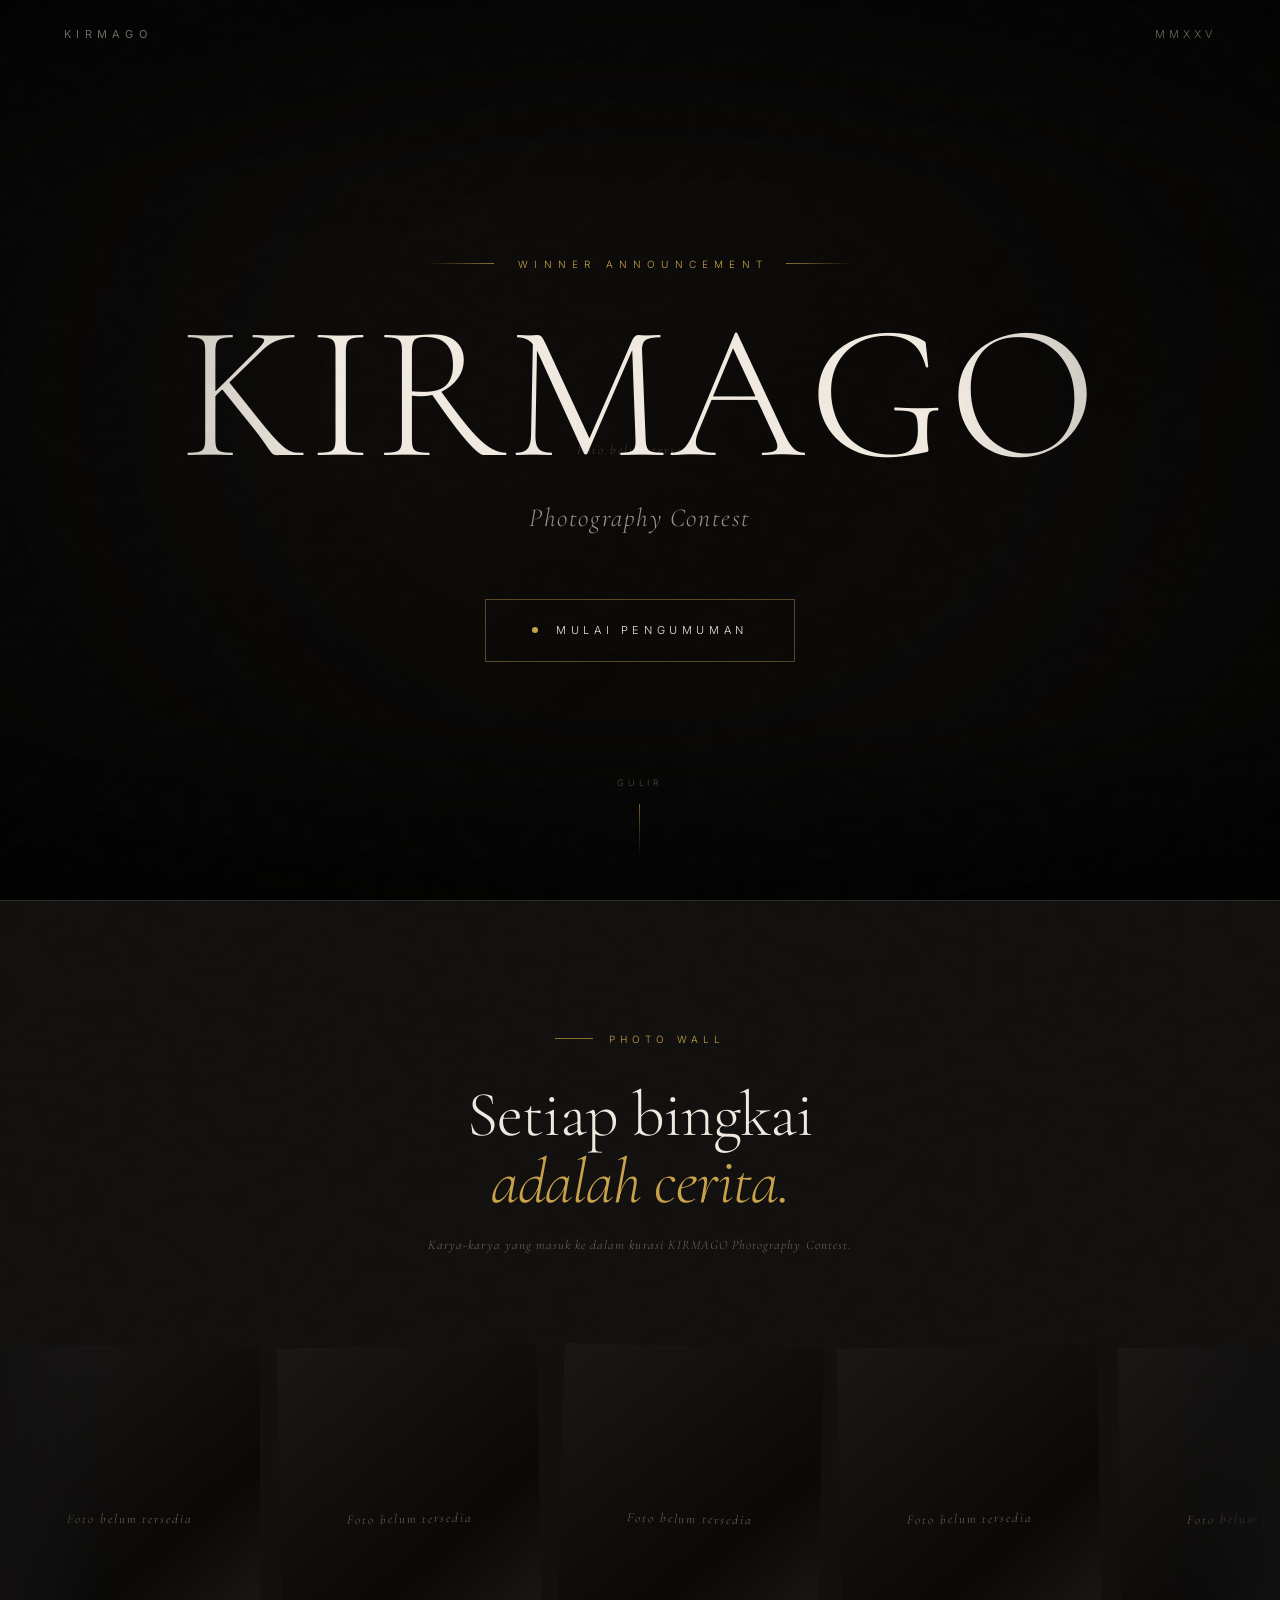
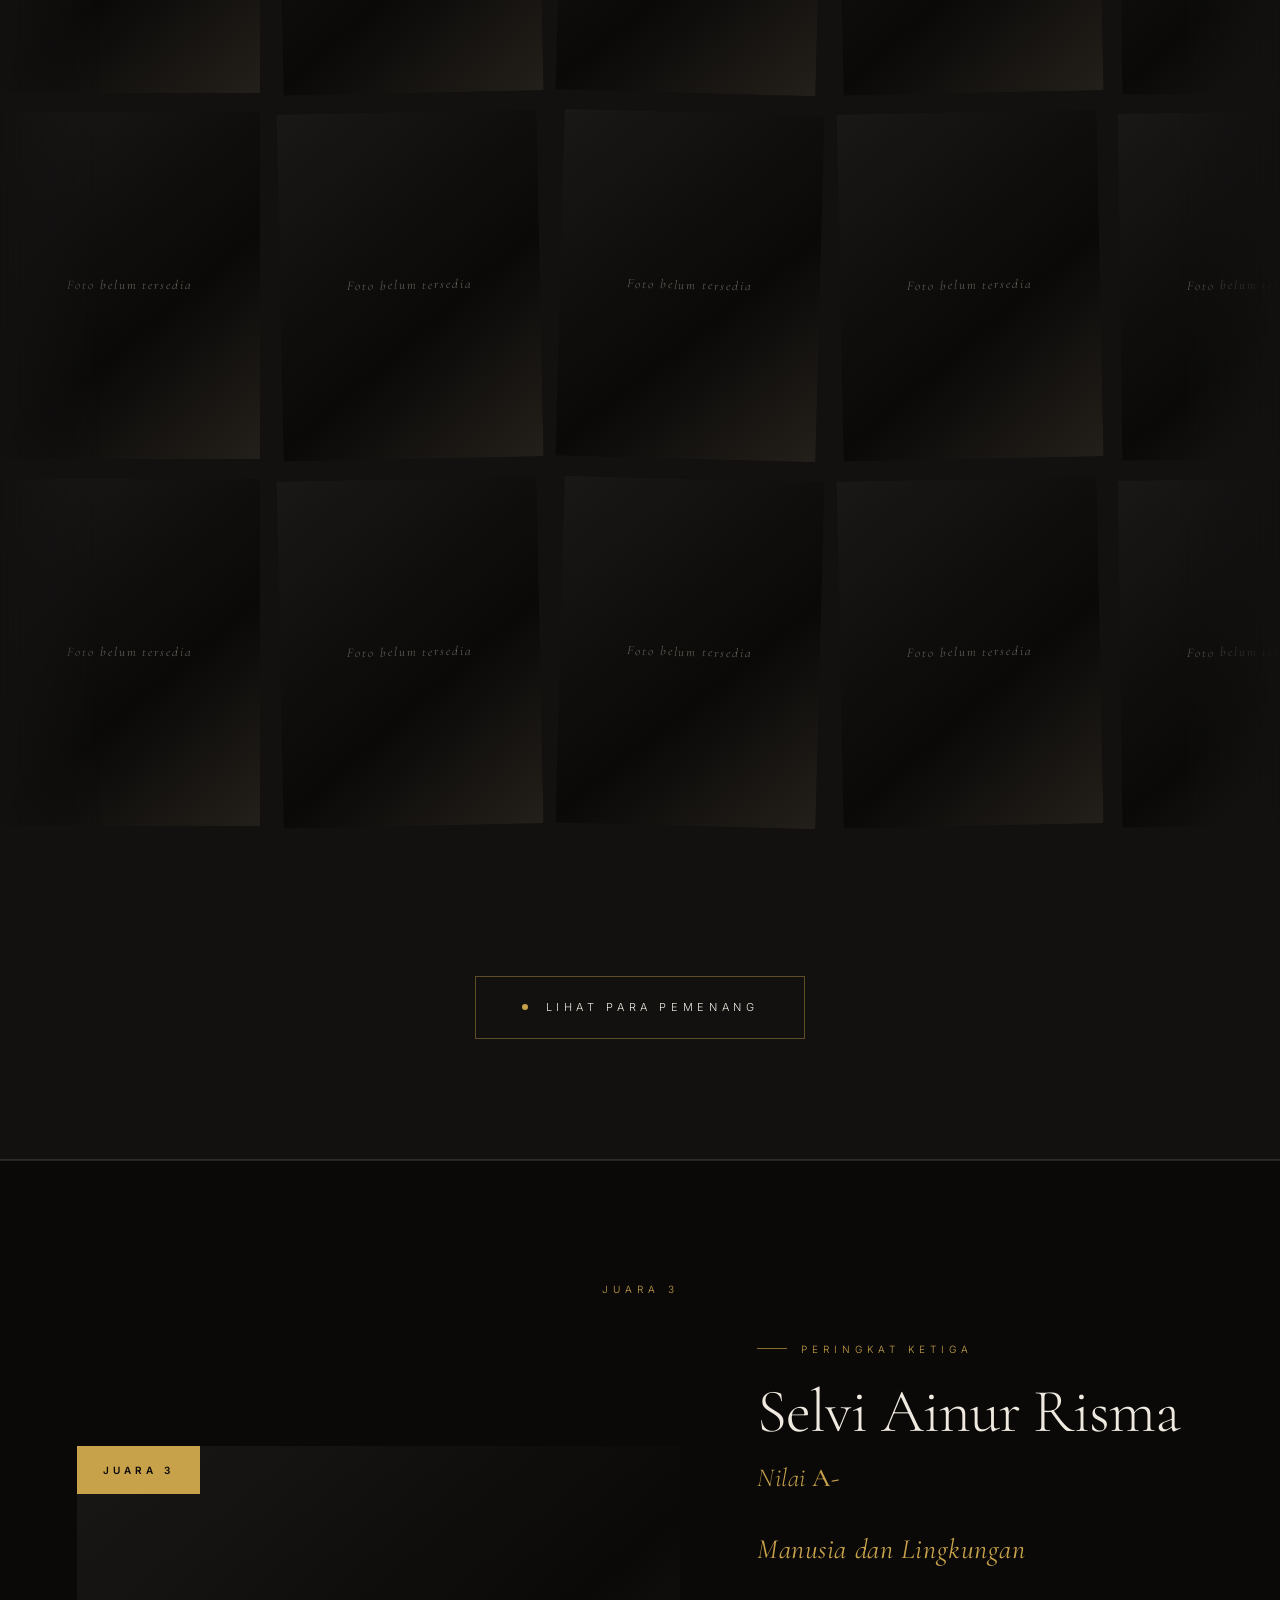
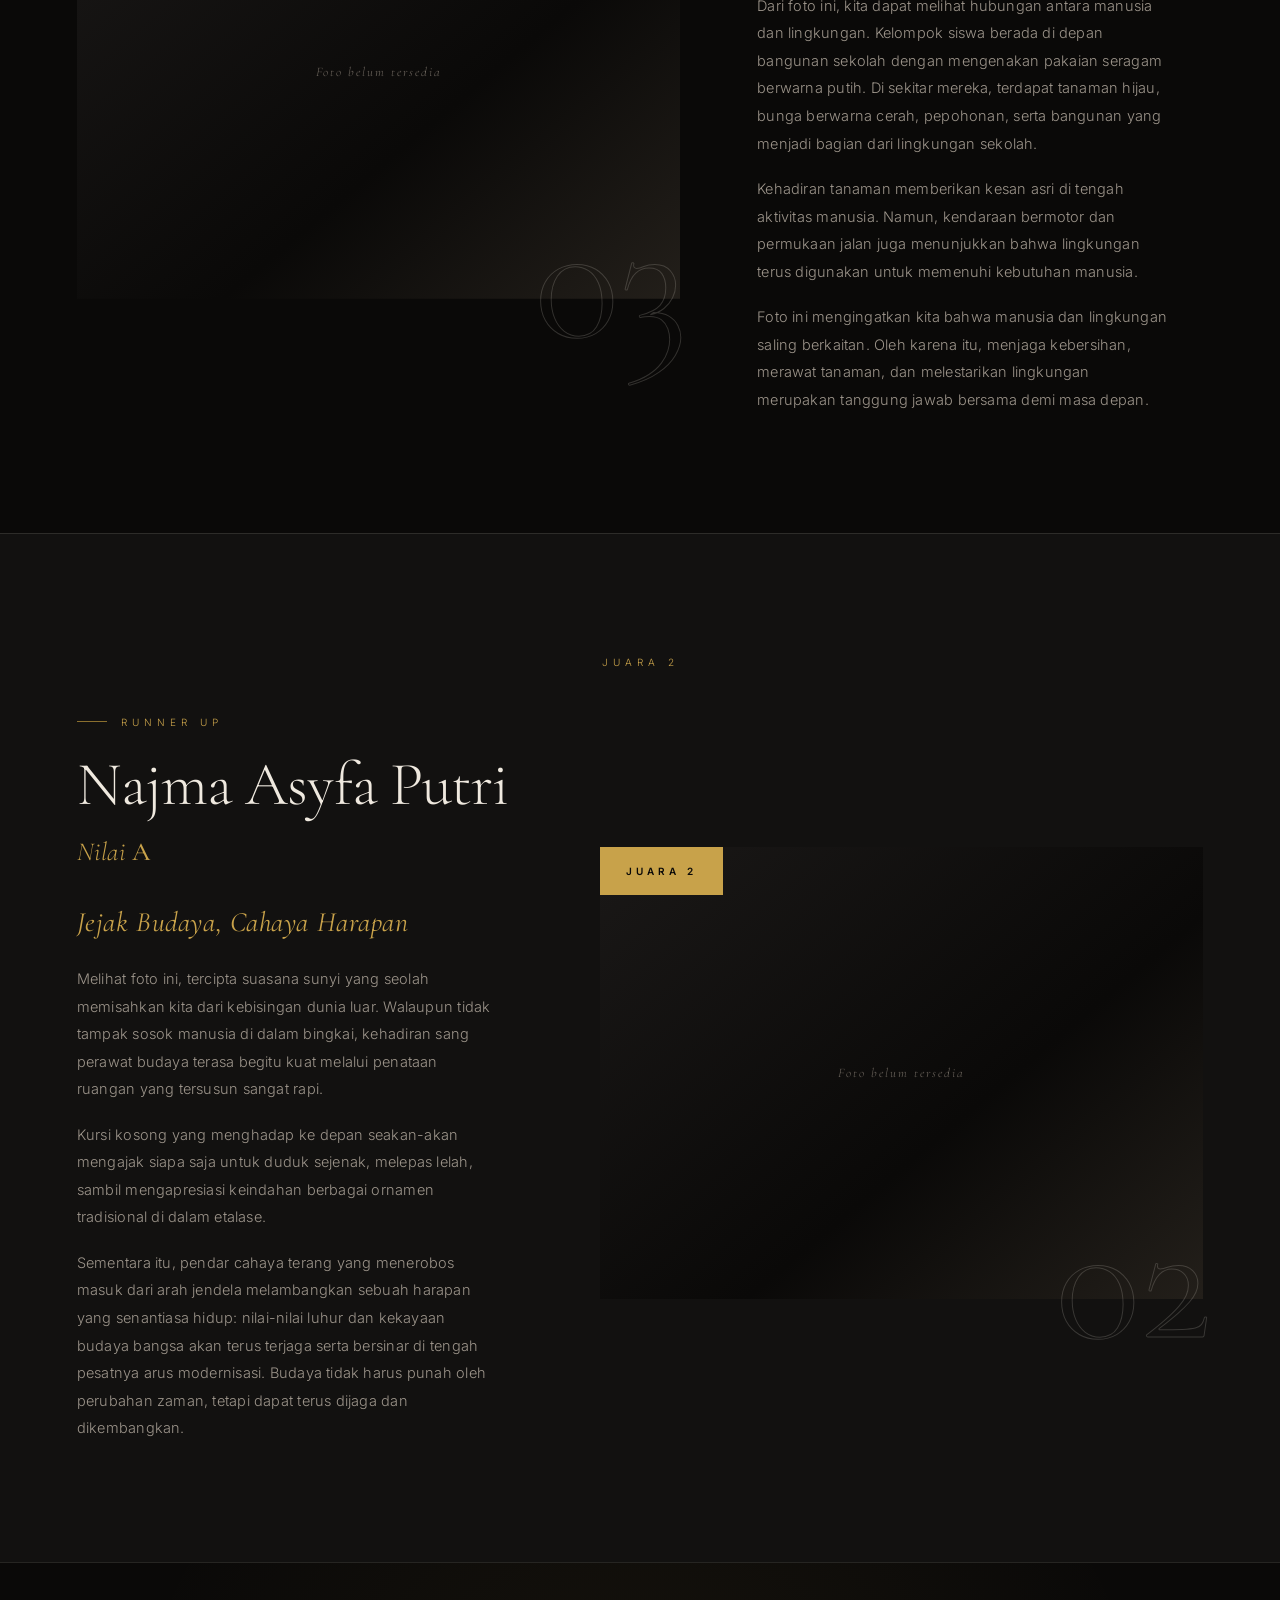
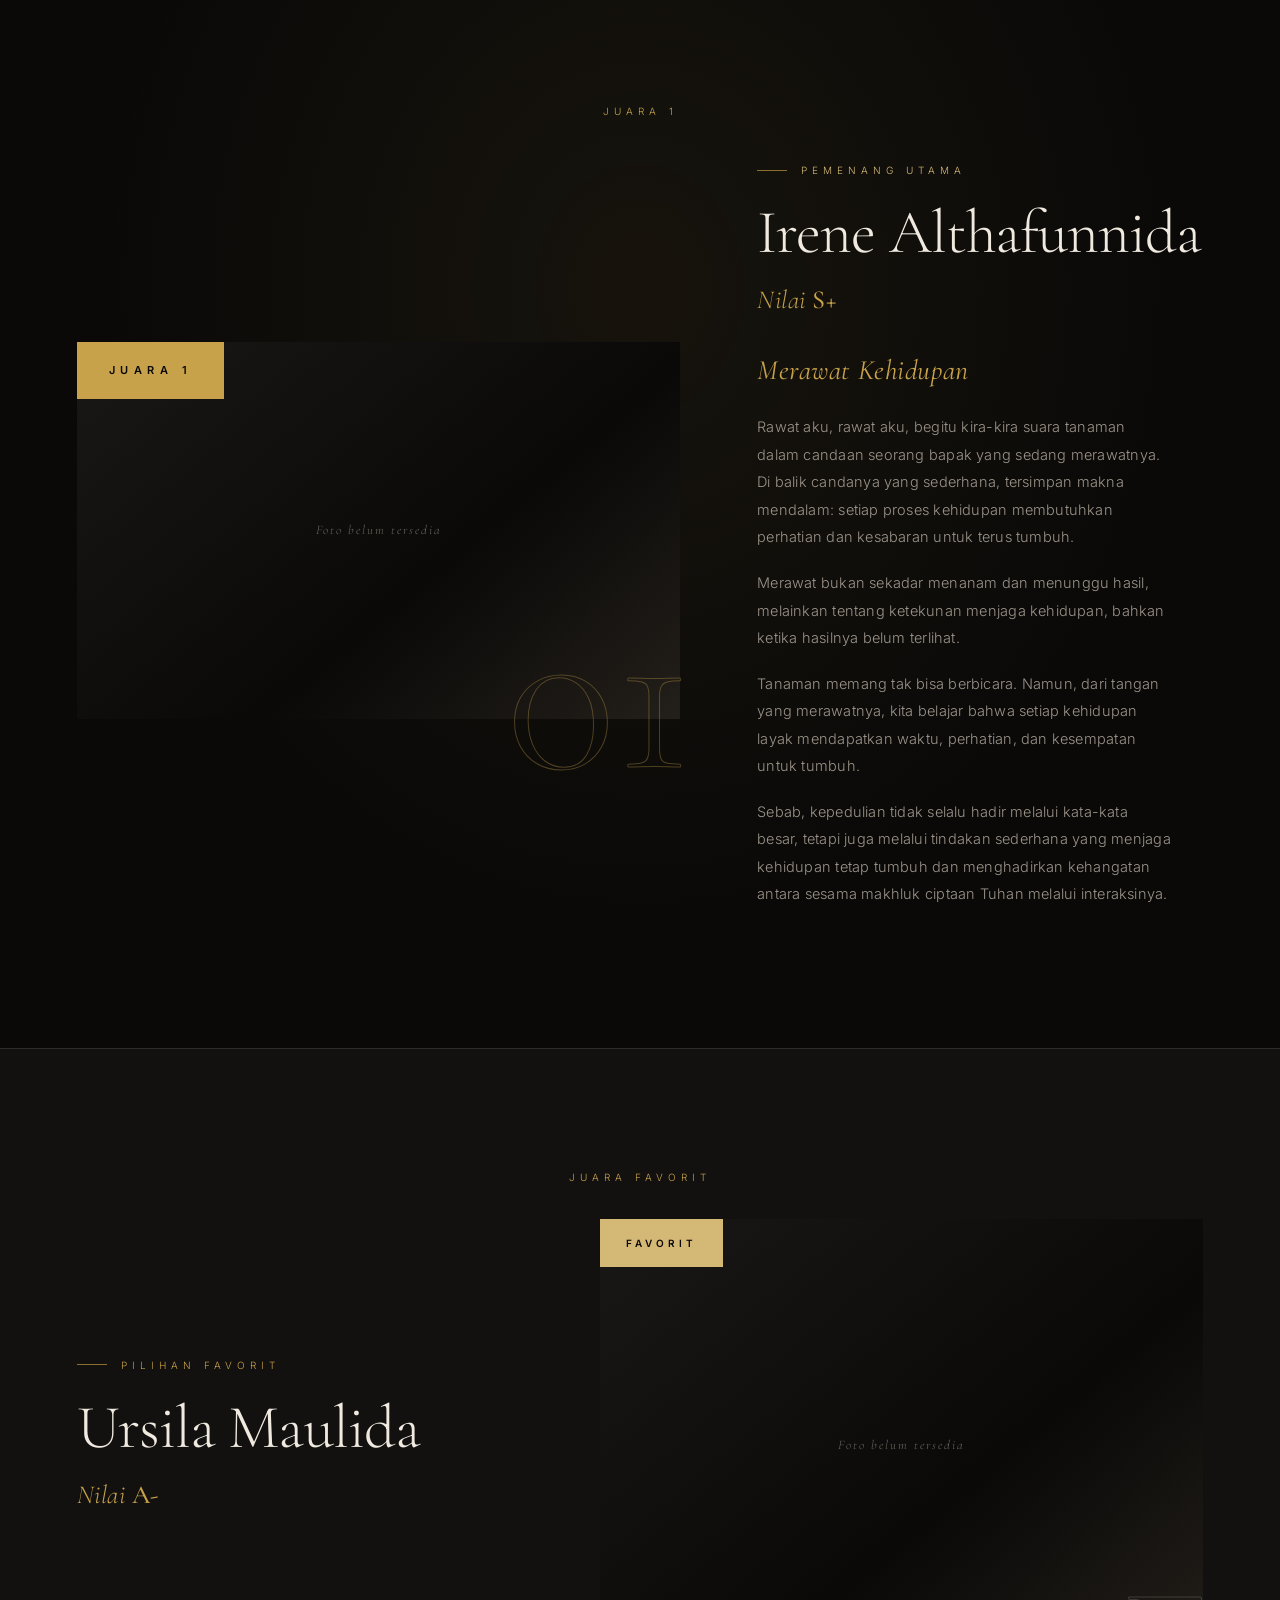
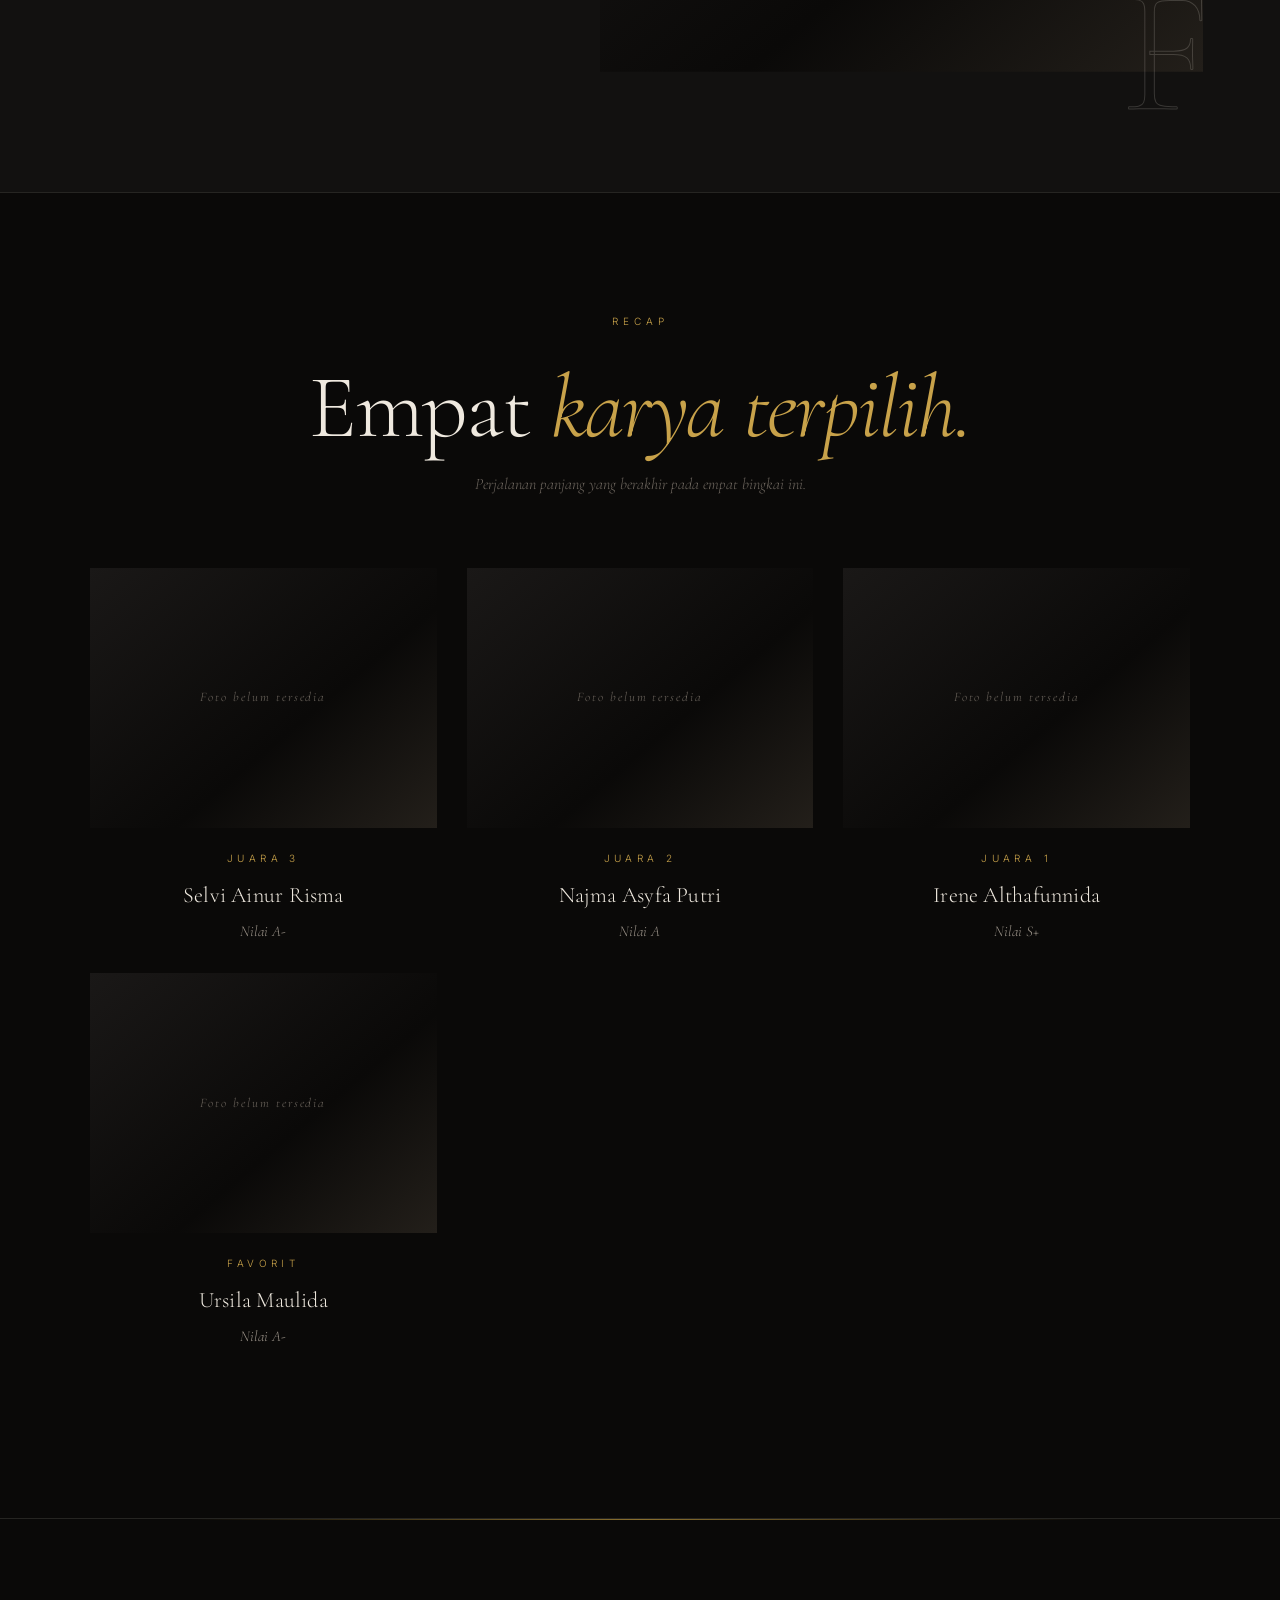
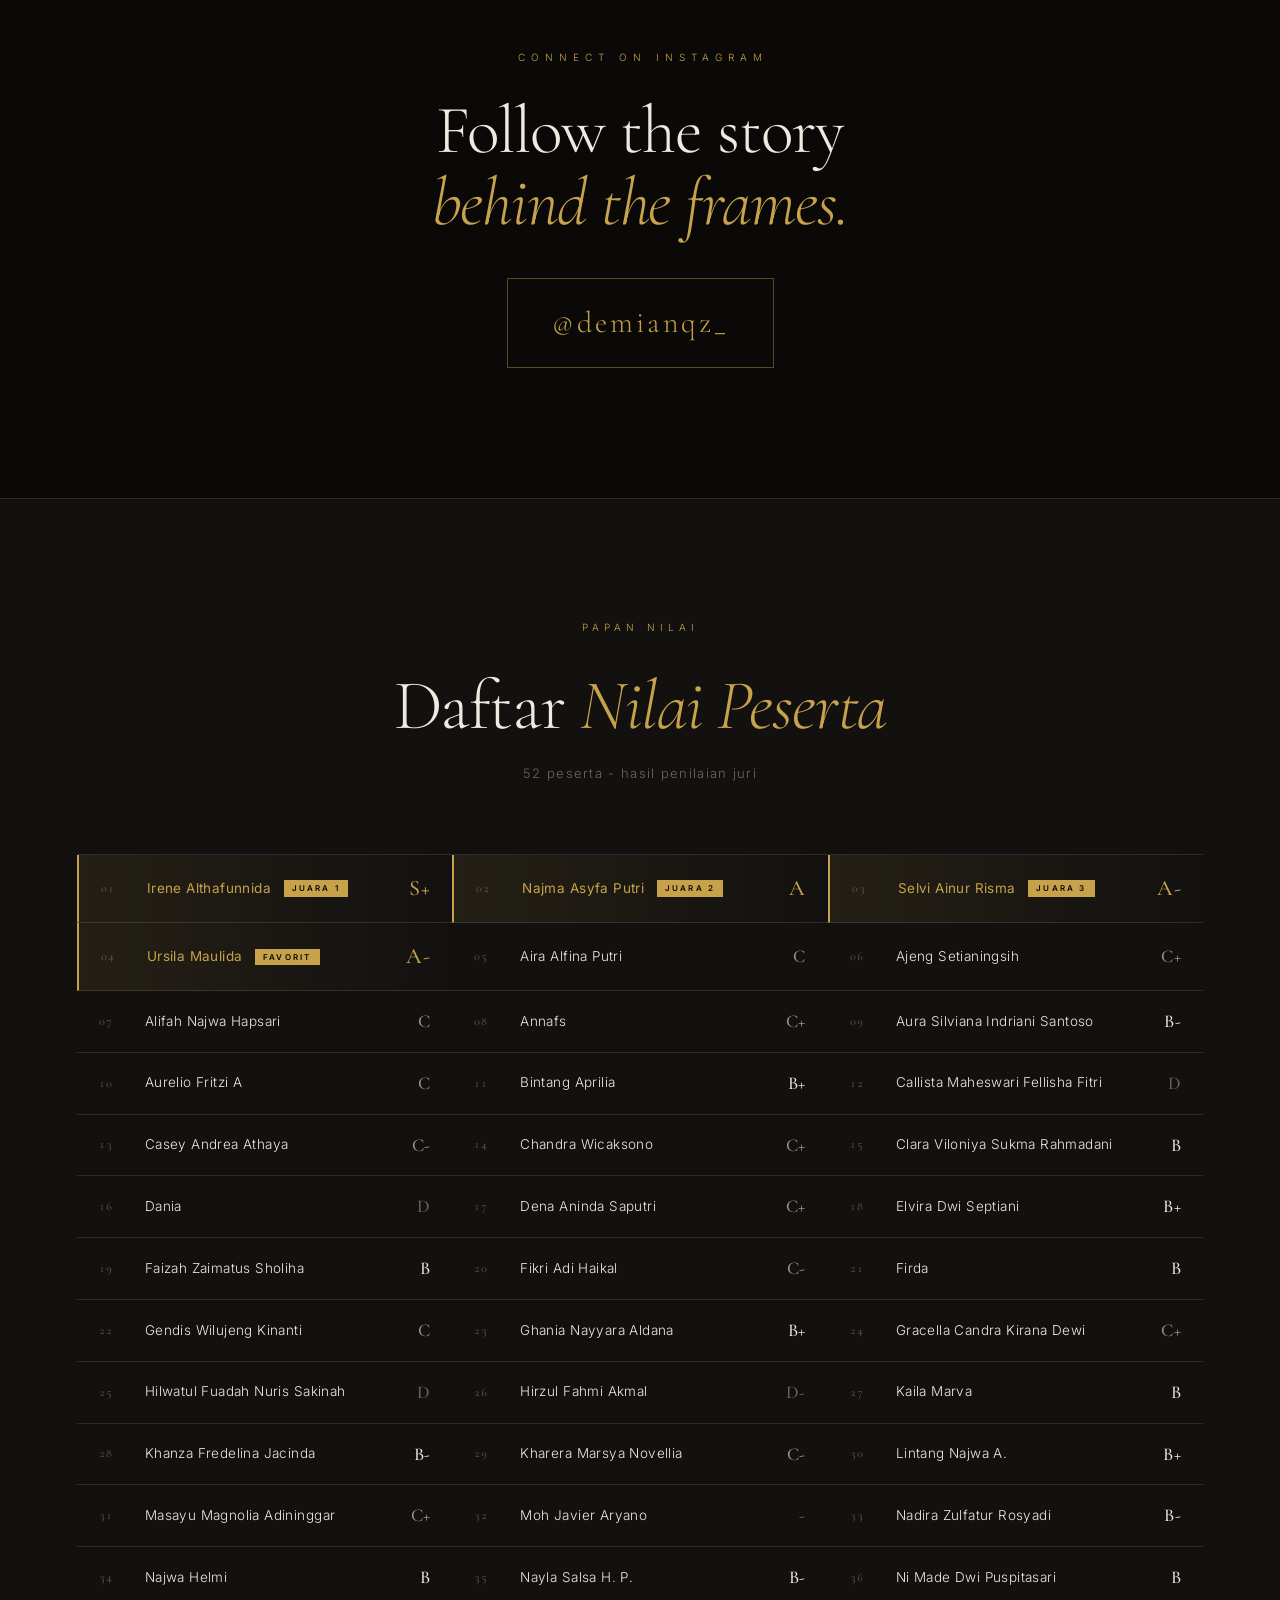
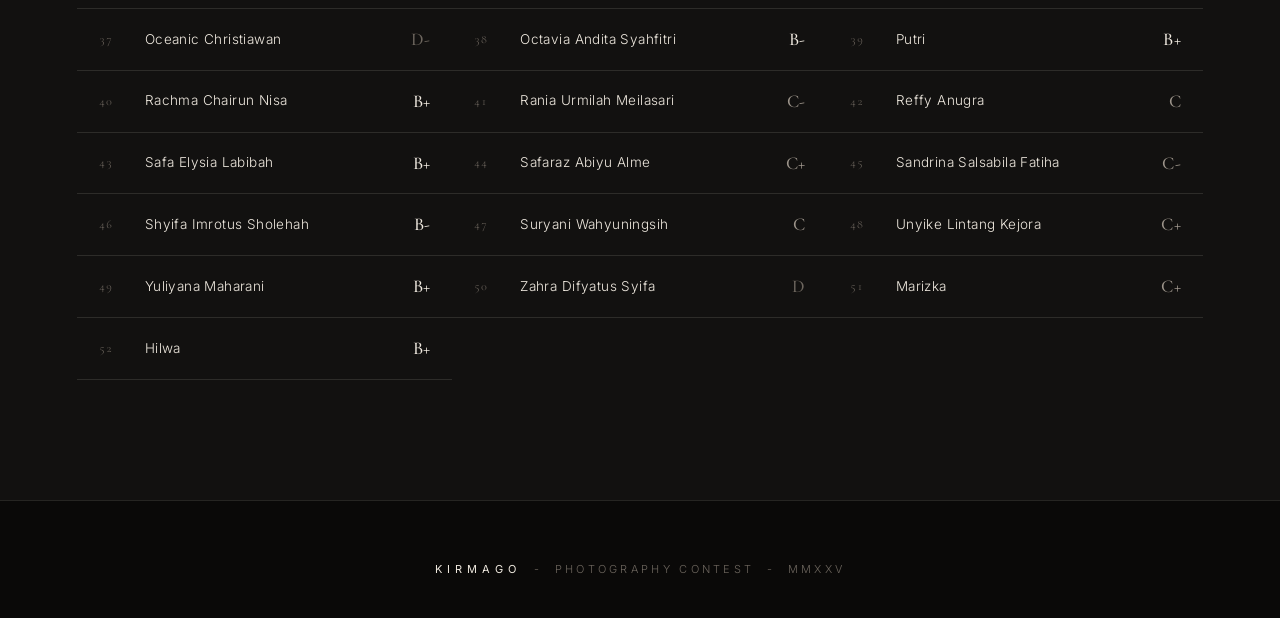
==== Index.html @ ce4f6c83 "Rename deepseek_html_20261015_261b2b.html to Index.html" ====
<!DOCTYPE html>
<html lang="id">
<head>
<meta charset="UTF-8">
<meta name="viewport" content="width=device-width, initial-scale=1.0">
<title>KIRMAGO Photography Contest - Winner Announcement</title>
<meta name="description" content="Pengumuman pemenang KIRMAGO Photography Contest.">
<link rel="preconnect" href="https://fonts.googleapis.com">
<link rel="preconnect" href="https://fonts.gstatic.com" crossorigin>
<link href="https://fonts.googleapis.com/css2?family=Cormorant+Garamond:ital,wght@0,300;0,400;0,500;0,600;1,300;1,400&family=Inter:wght@200;300;400;500&display=swap" rel="stylesheet">
<link rel="stylesheet" href="style.css">
</head>
<body>

<div class="progress" id="progress"></div>
<div class="vignette"></div>
<div class="grain"><canvas id="grainCanvas"></canvas></div>

<nav class="nav">
  <span class="nav__brand">Kirmago</span>
  <span class="nav__year">MMXXV</span>
</nav>

<header class="hero" id="hero">
  <div class="hero__bg">
    <img id="heroBg" src="" alt="" data-fallback>
  </div>
  <div class="hero__content">
    <div class="hero__kicker">Winner Announcement</div>
    <h1 class="hero__title">
      <span>K</span><span>I</span><span>R</span><span>M</span><span>A</span><span>G</span><span>O</span>
    </h1>
    <p class="hero__sub">Photography Contest</p>
    <button class="hero__cta" id="startBtn" type="button">
      <span class="hero__cta-dot"></span>
      Mulai Pengumuman
    </button>
  </div>
  <div class="hero__scroll">
    <span>Gulir</span>
    <div class="hero__scroll-line"></div>
  </div>
</header>

<section class="photo-wall" id="photo-wall">
  <div class="photo-wall__head">
    <div class="eyebrow">Photo Wall</div>
    <h2>Setiap bingkai<br><em>adalah cerita.</em></h2>
    <p class="photo-wall__sub">Karya-karya yang masuk ke dalam kurasi KIRMAGO Photography Contest.</p>
  </div>

  <div class="photo-wall__rows">
    <div class="photo-wall__row photo-wall__row--left" id="row1"></div>
    <div class="photo-wall__row photo-wall__row--right" id="row2"></div>
    <div class="photo-wall__row photo-wall__row--left photo-wall__row--slow" id="row3"></div>
  </div>

  <div class="photo-wall__cta">
    <button class="hero__cta" id="continueBtn" type="button">
      <span class="hero__cta-dot"></span>
      Lihat Para Pemenang
    </button>
  </div>
</section>

<section class="reveal-section" id="juara-3">
  <div class="reveal-section__inner">
    <div class="eyebrow eyebrow--center">Juara 3</div>
    <article class="winner" data-winner>
      <div class="winner__media">
        <div class="winner__frame">
          <img id="imgJuara3" src="" alt="Karya Juara 3" data-fallback>
        </div>
        <div class="winner__badge">Juara 3</div>
        <div class="winner__ghost">03</div>
      </div>
      <div class="winner__body">
        <div class="winner__rank">Peringkat Ketiga</div>
        <h2 class="winner__name" id="nameJuara3">Selvi Ainur Risma</h2>
        <p class="winner__title">Nilai <span class="winner__grade" id="gradeJuara3">A-</span></p>
        <h3 class="winner__story-title">Manusia dan Lingkungan</h3>
        <p class="winner__desc">Dari foto ini, kita dapat melihat hubungan antara manusia dan lingkungan. Kelompok siswa berada di depan bangunan sekolah dengan mengenakan pakaian seragam berwarna putih. Di sekitar mereka, terdapat tanaman hijau, bunga berwarna cerah, pepohonan, serta bangunan yang menjadi bagian dari lingkungan sekolah.</p>
        <p class="winner__desc">Kehadiran tanaman memberikan kesan asri di tengah aktivitas manusia. Namun, kendaraan bermotor dan permukaan jalan juga menunjukkan bahwa lingkungan terus digunakan untuk memenuhi kebutuhan manusia.</p>
        <p class="winner__desc">Foto ini mengingatkan kita bahwa manusia dan lingkungan saling berkaitan. Oleh karena itu, menjaga kebersihan, merawat tanaman, dan melestarikan lingkungan merupakan tanggung jawab bersama demi masa depan.</p>
      </div>
    </article>
  </div>
</section>

<section class="reveal-section reveal-section--alt" id="juara-2">
  <div class="reveal-section__inner">
    <div class="eyebrow eyebrow--center">Juara 2</div>
    <article class="winner winner--flip" data-winner>
      <div class="winner__media">
        <div class="winner__frame">
          <img id="imgJuara2" src="" alt="Karya Juara 2" data-fallback>
        </div>
        <div class="winner__badge">Juara 2</div>
        <div class="winner__ghost">02</div>
      </div>
      <div class="winner__body">
        <div class="winner__rank">Runner Up</div>
        <h2 class="winner__name" id="nameJuara2">Najma Asyfa Putri</h2>
        <p class="winner__title">Nilai <span class="winner__grade" id="gradeJuara2">A</span></p>
        <h3 class="winner__story-title">Jejak Budaya, Cahaya Harapan</h3>
        <p class="winner__desc">Melihat foto ini, tercipta suasana sunyi yang seolah memisahkan kita dari kebisingan dunia luar. Walaupun tidak tampak sosok manusia di dalam bingkai, kehadiran sang perawat budaya terasa begitu kuat melalui penataan ruangan yang tersusun sangat rapi.</p>
        <p class="winner__desc">Kursi kosong yang menghadap ke depan seakan-akan mengajak siapa saja untuk duduk sejenak, melepas lelah, sambil mengapresiasi keindahan berbagai ornamen tradisional di dalam etalase.</p>
        <p class="winner__desc">Sementara itu, pendar cahaya terang yang menerobos masuk dari arah jendela melambangkan sebuah harapan yang senantiasa hidup: nilai-nilai luhur dan kekayaan budaya bangsa akan terus terjaga serta bersinar di tengah pesatnya arus modernisasi. Budaya tidak harus punah oleh perubahan zaman, tetapi dapat terus dijaga dan dikembangkan.</p>
      </div>
    </article>
  </div>
</section>

<section class="reveal-section reveal-section--grand" id="juara-1">
  <div class="reveal-section__inner">
    <div class="eyebrow eyebrow--center">Juara 1</div>
    <article class="winner winner--grand" data-winner>
      <div class="winner__media">
        <div class="winner__frame winner__frame--grand">
          <img id="imgJuara1" src="" alt="Karya Juara 1" data-fallback>
        </div>
        <div class="winner__badge winner__badge--grand">Juara 1</div>
        <div class="winner__ghost winner__ghost--grand">01</div>
      </div>
      <div class="winner__body">
        <div class="winner__rank winner__rank--grand">Pemenang Utama</div>
        <h2 class="winner__name winner__name--grand" id="nameJuara1">Irene Althafunnida</h2>
        <p class="winner__title">Nilai <span class="winner__grade" id="gradeJuara1">S+</span></p>
        <h3 class="winner__story-title">Merawat Kehidupan</h3>
        <p class="winner__desc">Rawat aku, rawat aku, begitu kira-kira suara tanaman dalam candaan seorang bapak yang sedang merawatnya. Di balik candanya yang sederhana, tersimpan makna mendalam: setiap proses kehidupan membutuhkan perhatian dan kesabaran untuk terus tumbuh.</p>
        <p class="winner__desc">Merawat bukan sekadar menanam dan menunggu hasil, melainkan tentang ketekunan menjaga kehidupan, bahkan ketika hasilnya belum terlihat.</p>
        <p class="winner__desc">Tanaman memang tak bisa berbicara. Namun, dari tangan yang merawatnya, kita belajar bahwa setiap kehidupan layak mendapatkan waktu, perhatian, dan kesempatan untuk tumbuh.</p>
        <p class="winner__desc">Sebab, kepedulian tidak selalu hadir melalui kata-kata besar, tetapi juga melalui tindakan sederhana yang menjaga kehidupan tetap tumbuh dan menghadirkan kehangatan antara sesama makhluk ciptaan Tuhan melalui interaksinya.</p>
      </div>
    </article>
  </div>
</section>

<section class="reveal-section reveal-section--alt" id="juara-favorit">
  <div class="reveal-section__inner">
    <div class="eyebrow eyebrow--center">Juara Favorit</div>
    <article class="winner winner--flip" data-winner>
      <div class="winner__media">
        <div class="winner__frame">
          <img id="imgFavorit" src="" alt="Karya Juara Favorit" data-fallback>
        </div>
        <div class="winner__badge winner__badge--fav">Favorit</div>
        <div class="winner__ghost">F</div>
      </div>
      <div class="winner__body">
        <div class="winner__rank">Pilihan Favorit</div>
        <h2 class="winner__name" id="nameFavorit">Ursila Maulida</h2>
        <p class="winner__title">Nilai <span class="winner__grade" id="gradeFavorit">A-</span></p>
      </div>
    </article>
  </div>
</section>

<section class="recap" id="recap">
  <div class="recap__inner">
    <div class="eyebrow eyebrow--center">Recap</div>
    <h2 class="section-title">Empat <em>karya terpilih.</em></h2>
    <p class="recap__sub">Perjalanan panjang yang berakhir pada empat bingkai ini.</p>

    <div class="recap__grid">
      <div class="recap__item" data-reveal>
        <div class="recap__img"><img id="recapImg3" src="" alt="Juara 3" data-fallback></div>
        <div class="recap__rank">Juara 3</div>
        <div class="recap__name" id="recapName3">Selvi Ainur Risma</div>
        <div class="recap__title">Nilai A-</div>
      </div>
      <div class="recap__item" data-reveal>
        <div class="recap__img"><img id="recapImg2" src="" alt="Juara 2" data-fallback></div>
        <div class="recap__rank">Juara 2</div>
        <div class="recap__name" id="recapName2">Najma Asyfa Putri</div>
        <div class="recap__title">Nilai A</div>
      </div>
      <div class="recap__item" data-reveal>
        <div class="recap__img"><img id="recapImg1" src="" alt="Juara 1" data-fallback></div>
        <div class="recap__rank">Juara 1</div>
        <div class="recap__name" id="recapName1">Irene Althafunnida</div>
        <div class="recap__title">Nilai S+</div>
      </div>
      <div class="recap__item" data-reveal>
        <div class="recap__img"><img id="recapImgFav" src="" alt="Juara Favorit" data-fallback></div>
        <div class="recap__rank">Favorit</div>
        <div class="recap__name" id="recapNameFav">Ursila Maulida</div>
        <div class="recap__title">Nilai A-</div>
      </div>
    </div>
  </div>
</section>

<section class="connect" id="connect">
  <div class="connect__inner">
    <div class="connect__kicker">Connect on Instagram</div>
    <h2 class="connect__title">Follow the story<br><em>behind the frames.</em></h2>
    <a class="connect__handle" href="https://www.instagram.com/demianqz_/" target="_blank" rel="noopener noreferrer">@demianqz_</a>
  </div>
</section>

<section class="scores" id="scores">
  <div class="scores__inner">
    <div class="scores__head">
      <div class="eyebrow eyebrow--center">Papan Nilai</div>
      <h2>Daftar <em>Nilai Peserta</em></h2>
      <p>52 peserta - hasil penilaian juri</p>
    </div>
    <div class="scores__grid" id="scoresGrid">
      <div class="score-item score-item--winner"><span class="score-item__rank">01</span><span class="score-item__name">Irene Althafunnida <span class="score-item__badge">Juara 1</span></span><span class="score-item__grade grade-s">S+</span></div>
      <div class="score-item score-item--winner"><span class="score-item__rank">02</span><span class="score-item__name">Najma Asyfa Putri <span class="score-item__badge">Juara 2</span></span><span class="score-item__grade grade-a">A</span></div>
      <div class="score-item score-item--winner"><span class="score-item__rank">03</span><span class="score-item__name">Selvi Ainur Risma <span class="score-item__badge">Juara 3</span></span><span class="score-item__grade grade-a">A-</span></div>
      <div class="score-item score-item--winner"><span class="score-item__rank">04</span><span class="score-item__name">Ursila Maulida <span class="score-item__badge">Favorit</span></span><span class="score-item__grade grade-a">A-</span></div>
      <div class="score-item"><span class="score-item__rank">05</span><span class="score-item__name">Aira Alfina Putri</span><span class="score-item__grade grade-c">C</span></div>
      <div class="score-item"><span class="score-item__rank">06</span><span class="score-item__name">Ajeng Setianingsih</span><span class="score-item__grade grade-c">C+</span></div>
      <div class="score-item"><span class="score-item__rank">07</span><span class="score-item__name">Alifah Najwa Hapsari</span><span class="score-item__grade grade-c">C</span></div>
      <div class="score-item"><span class="score-item__rank">08</span><span class="score-item__name">Annafs</span><span class="score-item__grade grade-c">C+</span></div>
      <div class="score-item"><span class="score-item__rank">09</span><span class="score-item__name">Aura Silviana Indriani Santoso</span><span class="score-item__grade grade-b">B-</span></div>
      <div class="score-item"><span class="score-item__rank">10</span><span class="score-item__name">Aurelio Fritzi A</span><span class="score-item__grade grade-c">C</span></div>
      <div class="score-item"><span class="score-item__rank">11</span><span class="score-item__name">Bintang Aprilia</span><span class="score-item__grade grade-b">B+</span></div>
      <div class="score-item"><span class="score-item__rank">12</span><span class="score-item__name">Callista Maheswari Fellisha Fitri</span><span class="score-item__grade grade-d">D</span></div>
      <div class="score-item"><span class="score-item__rank">13</span><span class="score-item__name">Casey Andrea Athaya</span><span class="score-item__grade grade-c">C-</span></div>
      <div class="score-item"><span class="score-item__rank">14</span><span class="score-item__name">Chandra Wicaksono</span><span class="score-item__grade grade-c">C+</span></div>
      <div class="score-item"><span class="score-item__rank">15</span><span class="score-item__name">Clara Viloniya Sukma Rahmadani</span><span class="score-item__grade grade-b">B</span></div>
      <div class="score-item"><span class="score-item__rank">16</span><span class="score-item__name">Dania</span><span class="score-item__grade grade-d">D</span></div>
      <div class="score-item"><span class="score-item__rank">17</span><span class="score-item__name">Dena Aninda Saputri</span><span class="score-item__grade grade-c">C+</span></div>
      <div class="score-item"><span class="score-item__rank">18</span><span class="score-item__name">Elvira Dwi Septiani</span><span class="score-item__grade grade-b">B+</span></div>
      <div class="score-item"><span class="score-item__rank">19</span><span class="score-item__name">Faizah Zaimatus Sholiha</span><span class="score-item__grade grade-b">B</span></div>
      <div class="score-item"><span class="score-item__rank">20</span><span class="score-item__name">Fikri Adi Haikal</span><span class="score-item__grade grade-c">C-</span></div>
      <div class="score-item"><span class="score-item__rank">21</span><span class="score-item__name">Firda</span><span class="score-item__grade grade-b">B</span></div>
      <div class="score-item"><span class="score-item__rank">22</span><span class="score-item__name">Gendis Wilujeng Kinanti</span><span class="score-item__grade grade-c">C</span></div>
      <div class="score-item"><span class="score-item__rank">23</span><span class="score-item__name">Ghania Nayyara Aldana</span><span class="score-item__grade grade-b">B+</span></div>
      <div class="score-item"><span class="score-item__rank">24</span><span class="score-item__name">Gracella Candra Kirana Dewi</span><span class="score-item__grade grade-c">C+</span></div>
      <div class="score-item"><span class="score-item__rank">25</span><span class="score-item__name">Hilwatul Fuadah Nuris Sakinah</span><span class="score-item__grade grade-d">D</span></div>
      <div class="score-item"><span class="score-item__rank">26</span><span class="score-item__name">Hirzul Fahmi Akmal</span><span class="score-item__grade grade-d">D-</span></div>
      <div class="score-item"><span class="score-item__rank">27</span><span class="score-item__name">Kaila Marva</span><span class="score-item__grade grade-b">B</span></div>
      <div class="score-item"><span class="score-item__rank">28</span><span class="score-item__name">Khanza Fredelina Jacinda</span><span class="score-item__grade grade-b">B-</span></div>
      <div class="score-item"><span class="score-item__rank">29</span><span class="score-item__name">Kharera Marsya Novellia</span><span class="score-item__grade grade-c">C-</span></div>
      <div class="score-item"><span class="score-item__rank">30</span><span class="score-item__name">Lintang Najwa A.</span><span class="score-item__grade grade-b">B+</span></div>
      <div class="score-item"><span class="score-item__rank">31</span><span class="score-item__name">Masayu Magnolia Adininggar</span><span class="score-item__grade grade-c">C+</span></div>
      <div class="score-item"><span class="score-item__rank">32</span><span class="score-item__name">Moh Javier Aryano</span><span class="score-item__grade grade-d">-</span></div>
      <div class="score-item"><span class="score-item__rank">33</span><span class="score-item__name">Nadira Zulfatur Rosyadi</span><span class="score-item__grade grade-b">B-</span></div>
      <div class="score-item"><span class="score-item__rank">34</span><span class="score-item__name">Najwa Helmi</span><span class="score-item__grade grade-b">B</span></div>
      <div class="score-item"><span class="score-item__rank">35</span><span class="score-item__name">Nayla Salsa H. P.</span><span class="score-item__grade grade-b">B-</span></div>
      <div class="score-item"><span class="score-item__rank">36</span><span class="score-item__name">Ni Made Dwi Puspitasari</span><span class="score-item__grade grade-b">B</span></div>
      <div class="score-item"><span class="score-item__rank">37</span><span class="score-item__name">Oceanic Christiawan</span><span class="score-item__grade grade-d">D-</span></div>
      <div class="score-item"><span class="score-item__rank">38</span><span class="score-item__name">Octavia Andita Syahfitri</span><span class="score-item__grade grade-b">B-</span></div>
      <div class="score-item"><span class="score-item__rank">39</span><span class="score-item__name">Putri</span><span class="score-item__grade grade-b">B+</span></div>
      <div class="score-item"><span class="score-item__rank">40</span><span class="score-item__name">Rachma Chairun Nisa</span><span class="score-item__grade grade-b">B+</span></div>
      <div class="score-item"><span class="score-item__rank">41</span><span class="score-item__name">Rania Urmilah Meilasari</span><span class="score-item__grade grade-c">C-</span></div>
      <div class="score-item"><span class="score-item__rank">42</span><span class="score-item__name">Reffy Anugra</span><span class="score-item__grade grade-c">C</span></div>
      <div class="score-item"><span class="score-item__rank">43</span><span class="score-item__name">Safa Elysia Labibah</span><span class="score-item__grade grade-b">B+</span></div>
      <div class="score-item"><span class="score-item__rank">44</span><span class="score-item__name">Safaraz Abiyu Alme</span><span class="score-item__grade grade-c">C+</span></div>
      <div class="score-item"><span class="score-item__rank">45</span><span class="score-item__name">Sandrina Salsabila Fatiha</span><span class="score-item__grade grade-c">C-</span></div>
      <div class="score-item"><span class="score-item__rank">46</span><span class="score-item__name">Shyifa Imrotus Sholehah</span><span class="score-item__grade grade-b">B-</span></div>
      <div class="score-item"><span class="score-item__rank">47</span><span class="score-item__name">Suryani Wahyuningsih</span><span class="score-item__grade grade-c">C</span></div>
      <div class="score-item"><span class="score-item__rank">48</span><span class="score-item__name">Unyike Lintang Kejora</span><span class="score-item__grade grade-c">C+</span></div>
      <div class="score-item"><span class="score-item__rank">49</span><span class="score-item__name">Yuliyana Maharani</span><span class="score-item__grade grade-b">B+</span></div>
      <div class="score-item"><span class="score-item__rank">50</span><span class="score-item__name">Zahra Difyatus Syifa</span><span class="score-item__grade grade-d">D</span></div>
      <div class="score-item"><span class="score-item__rank">51</span><span class="score-item__name">Marizka</span><span class="score-item__grade grade-c">C+</span></div>
      <div class="score-item"><span class="score-item__rank">52</span><span class="score-item__name">Hilwa</span><span class="score-item__grade grade-b">B+</span></div>
    </div>
  </div>
</section>

<footer class="footer">
  <strong>Kirmago</strong> &nbsp;-&nbsp; Photography Contest &nbsp;-&nbsp; MMXXV
</footer>

<script>
(function () {
  'use strict';

  /* ============================================================
     SAFE RUNNER — setiap fungsi dibungkus, error diisolasi
     ============================================================ */
  function safe(label, fn) {
    try { fn(); }
    catch (e) {
      if (window.console && console.warn) {
        console.warn('[KIRMAGO/' + label + ']', e);
      }
    }
  }

  /* ============================================================
     HELPER
     ============================================================ */
  function driveUrl(fileId, size) {
    return 'https://drive.google.com/thumbnail?id=' + fileId + '&sz=' + (size || 'w1600');
  }
  function $(s) { return document.querySelector(s); }

  /* ============================================================
     KONFIGURASI
     ============================================================ */
  var CONFIG = {
    winners: {
      juara1:  { fileId: '1uRES7-1jUp_c5fKPz1BBPP5cFr-I0KGv', name: 'Irene Althafunnida', grade: 'S+' },
      juara2:  { fileId: '1PHR1WzxDUViS4N6XCPurAi8HJDfp26jV', name: 'Najma Asyfa Putri',  grade: 'A'  },
      juara3:  { fileId: '1334-q2mpkVkw9Lj13e06acTOW1bjA7nC', name: 'Selvi Ainur Risma',  grade: 'A-' },
      favorit: { fileId: '1ViHylm8M96a33KJueLLRmc-vNPkGOI0G', name: 'Ursila Maulida',     grade: 'A-' }
    },
    photoWall: [
      '1uRES7-1jUp_c5fKPz1BBPP5cFr-I0KGv',
      '1PHR1WzxDUViS4N6XCPurAi8HJDfp26jV',
      '1334-q2mpkVkw9Lj13e06acTOW1bjA7nC',
      '1ViHylm8M96a33KJueLLRmc-vNPkGOI0G'
    ],
    heroBgId: '1uRES7-1jUp_c5fKPz1BBPP5cFr-I0KGv'
  };

  /* ============================================================
     1. PHOTO WALL — pakai string concat, bukan template literal
     ============================================================ */
  safe('photoWall', function () {
    var ids = CONFIG.photoWall;
    if (!ids || !ids.length) return;

    var rowHtml = '';
    for (var i = 0; i < ids.length; i++) {
      rowHtml += '<div class="photo-wall__item">'
              +   '<img src="' + driveUrl(ids[i], 'w800') + '" alt="" loading="lazy" data-fallback>'
              + '</div>';
    }
    // duplicate biar loop mulus
    var doubled = rowHtml + rowHtml;

    var r1 = document.getElementById('row1');
    var r2 = document.getElementById('row2');
    var r3 = document.getElementById('row3');
    if (r1) r1.innerHTML = doubled;
    if (r2) r2.innerHTML = doubled;
    if (r3) r3.innerHTML = doubled;
  });

  /* ============================================================
     2. WINNER IMAGES + NAMA
     ============================================================ */
  safe('winners', function () {
    var W = CONFIG.winners;

    function setImg(id, fileId, size) {
      var el = document.getElementById(id);
      if (el) el.src = driveUrl(fileId, size);
    }
    function setText(id, text) {
      var el = document.getElementById(id);
      if (el) el.textContent = text;
    }

    // Foto
    setImg('imgJuara1', W.juara1.fileId, 'w2000');
    setImg('imgJuara2', W.juara2.fileId, 'w2000');
    setImg('imgJuara3', W.juara3.fileId, 'w2000');
    setImg('imgFavorit', W.favorit.fileId, 'w2000');
    setImg('recapImg1', W.juara1.fileId, 'w1200');
    setImg('recapImg2', W.juara2.fileId, 'w1200');
    setImg('recapImg3', W.juara3.fileId, 'w1200');
    setImg('recapImgFav', W.favorit.fileId, 'w1200');
    setImg('heroBg', CONFIG.heroBgId, 'w2000');

    // Nama juara
    setText('nameJuara1', W.juara1.name);
    setText('nameJuara2', W.juara2.name);
    setText('nameJuara3', W.juara3.name);
    setText('nameFavorit', W.favorit.name);

    // Nilai
    setText('gradeJuara1', W.juara1.grade);
    setText('gradeJuara2', W.juara2.grade);
    setText('gradeJuara3', W.juara3.grade);
    setText('gradeFavorit', W.favorit.grade);

    // Nama di recap
    setText('recapName1', W.juara1.name);
    setText('recapName2', W.juara2.name);
    setText('recapName3', W.juara3.name);
    setText('recapNameFav', W.favorit.name);
  });

  /* ============================================================
     3. IMAGE FALLBACK — onerror, hanya sekali per img
     ============================================================ */
  safe('imageFallback', function () {
    var imgs = document.querySelectorAll('img[data-fallback]');
    for (var i = 0; i < imgs.length; i++) {
      (function (img) {
        img.addEventListener('error', function handler() {
          img.removeEventListener('error', handler);
          var parent = img.parentNode;
          if (!parent) return;
          if (parent.querySelector('.img-fallback')) return;
          var fb = document.createElement('div');
          fb.className = 'img-fallback';
          fb.textContent = 'Foto belum tersedia';
          parent.appendChild(fb);
          img.style.display = 'none';
        });
      })(imgs[i]);
    }
  });

  /* ============================================================
     4. GRAIN — pakai setTimeout, ada stopToken
     ============================================================ */
  safe('grain', function () {
    var canvas = document.getElementById('grainCanvas');
    if (!canvas || !canvas.getContext) return;

    var ctx;
    try { ctx = canvas.getContext('2d'); } catch (e) { return; }
    if (!ctx) return;

    var W = 220, H = 220;
    canvas.width = W;
    canvas.height = H;

    // Pre-render 5 frame
    var frames = [];
    try {
      for (var f = 0; f < 5; f++) {
        var id = ctx.createImageData(W, H);
        var d = id.data;
        for (var i = 0; i < d.length; i += 4) {
          var v = (Math.random() * 255) | 0;
          d[i] = d[i + 1] = d[i + 2] = v;
          d[i + 3] = 22;
        }
        frames.push(id);
      }
    } catch (e) { return; }

    var idx = 0;
    var stopped = false;
    var INTERVAL = 1000 / 14;
    var tickCount = 0;
    var MAX_TICKS = 60 * 60 * 10; // ~10 menit → auto-stop

    function tick() {
      if (stopped) return;
      if (tickCount++ > MAX_TICKS) { stopped = true; return; }

      idx = (idx + 1) % frames.length;
      try { ctx.putImageData(frames[idx], 0, 0); } catch (e) { stopped = true; return; }

      // kalau tab nggak kelihatan, pelanin
      var delay = document.hidden ? 500 : INTERVAL;
      setTimeout(tick, delay);
    }
    setTimeout(tick, INTERVAL);
  });

  /* ============================================================
     5. PROGRESS BAR
     ============================================================ */
  safe('progress', function () {
    var bar = document.getElementById('progress');
    if (!bar) return;
    var scheduled = false;

    function update() {
      scheduled = false;
      var h = document.documentElement.scrollHeight - window.innerHeight;
      var p = h > 0 ? (window.scrollY / h) * 100 : 0;
      bar.style.width = p + '%';
    }
    window.addEventListener('scroll', function () {
      if (!scheduled) {
        scheduled = true;
        window.requestAnimationFrame(update);
      }
    }, { passive: true });
    update();
  });

  /* ============================================================
     6. SCROLL REVEAL
     ============================================================ */
  safe('scrollReveal', function () {
    var targets = document.querySelectorAll('[data-reveal], [data-winner]');
    if (!targets.length) return;

    if (!('IntersectionObserver' in window)) {
      for (var i = 0; i < targets.length; i++) targets[i].classList.add('is-in');
      return;
    }
    var io = new IntersectionObserver(function (entries) {
      for (var i = 0; i < entries.length; i++) {
        if (entries[i].isIntersecting) {
          entries[i].target.classList.add('is-in');
          io.unobserve(entries[i].target);
        }
      }
    }, { threshold: 0.15, rootMargin: '0px 0px -8% 0px' });

    for (var j = 0; j < targets.length; j++) io.observe(targets[j]);
  });

  /* ============================================================
     7. TOMBOL — Mulai + Continue
     ============================================================ */
  safe('buttons', function () {
    var startBtn = document.getElementById('startBtn');
    var continueBtn = document.getElementById('continueBtn');
    var wall = document.getElementById('photo-wall');
    var juara3 = document.getElementById('juara-3');

    function scrollTo(el, offset) {
      if (!el) return;
      var y = el.getBoundingClientRect().top + window.scrollY + (offset || 0);
      try { window.scrollTo({ top: y, behavior: 'smooth' }); }
      catch (e) { window.scrollTo(0, y); }
    }

    if (startBtn) startBtn.addEventListener('click', function () { scrollTo(wall, -10); });
    if (continueBtn) continueBtn.addEventListener('click', function () { scrollTo(juara3, -10); });
  });

  /* ============================================================
     END
     ============================================================ */
  if (window.console && console.log) {
    console.log('[KIRMAGO] init complete');
  }

})();
</script>

</body>
</html>
---- style.css ----
/* ============================================================
   KIRMAGO PHOTOGRAPHY CONTEST — Winner Announcement
   ============================================================ */

*, *::before, *::after {
  box-sizing: border-box;
  margin: 0;
  padding: 0;
}

:root {
  --ink: #0a0908;
  --ink-2: #121110;
  --ink-3: #1a1817;
  --bone: #efe9df;
  --bone-dim: #9c948a;
  --bone-mid: #6d665e;
  --gold: #c8a24a;
  --gold-dim: #8a6f2e;
  --gold-soft: #d4b876;
  --line: rgba(239, 233, 223, 0.12);
  --serif: 'Cormorant Garamond', Georgia, serif;
  --sans: 'Inter', system-ui, -apple-system, sans-serif;
  --ease: cubic-bezier(0.22, 1, 0.36, 1);
  --ease-cine: cubic-bezier(0.7, 0, 0.2, 1);
}

html {
  scroll-behavior: smooth;
  -webkit-text-size-adjust: 100%;
}

body {
  background: var(--ink);
  color: var(--bone);
  font-family: var(--sans);
  font-weight: 300;
  line-height: 1.6;
  overflow-x: hidden;
  -webkit-font-smoothing: antialiased;
  text-rendering: optimizeLegibility;
}

img { display: block; max-width: 100%; }
a { color: inherit; text-decoration: none; }
button { font: inherit; color: inherit; }

::selection { background: var(--gold); color: var(--ink); }

::-webkit-scrollbar { width: 8px; }
::-webkit-scrollbar-track { background: var(--ink); }
::-webkit-scrollbar-thumb { background: #2a2724; }
::-webkit-scrollbar-thumb:hover { background: var(--gold-dim); }

/* ============ FILM LAYERS ============ */
.grain {
  position: fixed;
  inset: -50%;
  width: 200%;
  height: 200%;
  pointer-events: none;
  z-index: 9000;
  opacity: 0.5;
  mix-blend-mode: overlay;
}
.grain canvas { width: 100%; height: 100%; display: block; }

.vignette {
  position: fixed;
  inset: 0;
  pointer-events: none;
  z-index: 8999;
  background:
    radial-gradient(ellipse at 50% 45%, transparent 35%, rgba(0,0,0,0.55) 100%),
    linear-gradient(to bottom, rgba(0,0,0,0.3) 0%, transparent 20%, transparent 80%, rgba(0,0,0,0.5) 100%);
}

.progress {
  position: fixed;
  top: 0;
  left: 0;
  height: 1px;
  background: linear-gradient(90deg, var(--gold-dim), var(--gold));
  z-index: 800;
  width: 0%;
  box-shadow: 0 0 12px rgba(200, 162, 74, 0.5);
}

/* ============ NAV ============ */
.nav {
  position: fixed;
  top: 0;
  left: 0;
  right: 0;
  z-index: 600;
  display: flex;
  align-items: center;
  justify-content: space-between;
  padding: 26px 5vw;
  mix-blend-mode: difference;
  pointer-events: none;
}
.nav__brand,
.nav__year {
  font-size: 11px;
  text-transform: uppercase;
  color: var(--bone);
}
.nav__brand { letter-spacing: 0.48em; font-weight: 400; }
.nav__year { letter-spacing: 0.36em; }

/* ============ HERO ============ */
.hero {
  position: relative;
  min-height: 100vh;
  display: flex;
  flex-direction: column;
  justify-content: center;
  align-items: center;
  text-align: center;
  overflow: hidden;
  padding: 14vh 6vw 12vh;
}

.hero__bg {
  position: absolute;
  inset: 0;
  z-index: 0;
  overflow: hidden;
  background: linear-gradient(140deg, #1a1817, #0a0908 60%, #231f1a);
}
.hero__bg img {
  width: 100%;
  height: 100%;
  object-fit: cover;
  filter: grayscale(1) contrast(1.15) brightness(0.3);
  transform: scale(1.15);
  animation: kenburns 28s ease-in-out infinite alternate;
}
@keyframes kenburns {
  from { transform: scale(1.12); }
  to   { transform: scale(1.26) translate3d(-1.5%, -1.5%, 0); }
}
.hero__bg::after {
  content: '';
  position: absolute;
  inset: 0;
  background:
    radial-gradient(ellipse at 50% 55%, rgba(10,9,8,0.35) 0%, rgba(10,9,8,0.92) 78%),
    linear-gradient(to bottom, rgba(10,9,8,0.85), transparent 30%, transparent 60%, var(--ink) 100%);
}

.hero__content {
  position: relative;
  z-index: 2;
  width: 100%;
  max-width: 1200px;
}

.hero__kicker {
  font-size: 10px;
  letter-spacing: 0.62em;
  text-indent: 0.62em;
  text-transform: uppercase;
  color: var(--gold);
  margin-bottom: 40px;
  display: flex;
  align-items: center;
  justify-content: center;
  gap: 18px;
}
.hero__kicker::before,
.hero__kicker::after {
  content: '';
  width: clamp(24px, 7vw, 68px);
  height: 1px;
  background: linear-gradient(90deg, transparent, var(--gold-dim));
}
.hero__kicker::after {
  background: linear-gradient(90deg, var(--gold-dim), transparent);
}

.hero__title {
  font-family: var(--serif);
  font-weight: 300;
  font-size: clamp(52px, 15vw, 200px);
  line-height: 0.86;
  letter-spacing: 0.02em;
  color: var(--bone);
  display: flex;
  justify-content: center;
  flex-wrap: nowrap;
  margin-bottom: 6px;
}
.hero__title span {
  display: inline-block;
  animation: charIn 1.4s var(--ease) both;
}
.hero__title span:nth-child(1) { animation-delay: 0.20s; }
.hero__title span:nth-child(2) { animation-delay: 0.28s; }
.hero__title span:nth-child(3) { animation-delay: 0.36s; }
.hero__title span:nth-child(4) { animation-delay: 0.44s; }
.hero__title span:nth-child(5) { animation-delay: 0.52s; }
.hero__title span:nth-child(6) { animation-delay: 0.60s; }
.hero__title span:nth-child(7) { animation-delay: 0.68s; }
@keyframes charIn {
  from { transform: translateY(115%) rotate(4deg); opacity: 0; }
  to   { transform: translateY(0) rotate(0); opacity: 1; }
}

.hero__sub {
  font-family: var(--serif);
  font-style: italic;
  font-weight: 300;
  font-size: clamp(15px, 2.1vw, 26px);
  color: var(--bone-dim);
  letter-spacing: 0.06em;
  margin-top: 20px;
}

.hero__cta {
  margin-top: 60px;
  display: inline-flex;
  align-items: center;
  gap: 18px;
  padding: 22px 46px;
  border: 1px solid rgba(200, 162, 74, 0.42);
  background: transparent;
  color: var(--bone);
  font-size: 11px;
  letter-spacing: 0.42em;
  text-transform: uppercase;
  cursor: pointer;
  transition: color 0.6s, border-color 0.6s, background 0.6s;
}
.hero__cta:hover {
  background: var(--gold);
  color: var(--ink);
  border-color: var(--gold);
}
.hero__cta-dot {
  width: 6px;
  height: 6px;
  border-radius: 50%;
  background: var(--gold);
  transition: background 0.6s;
}
.hero__cta:hover .hero__cta-dot { background: var(--ink); }

.hero__scroll {
  position: absolute;
  bottom: 40px;
  left: 50%;
  transform: translateX(-50%);
  z-index: 3;
  display: flex;
  flex-direction: column;
  align-items: center;
  gap: 14px;
}
.hero__scroll span {
  font-size: 9px;
  letter-spacing: 0.42em;
  text-transform: uppercase;
  color: var(--bone-mid);
}
.hero__scroll-line {
  width: 1px;
  height: 56px;
  background: linear-gradient(to bottom, var(--gold), transparent);
  position: relative;
  overflow: hidden;
}
.hero__scroll-line::after {
  content: '';
  position: absolute;
  top: -56px;
  left: 0;
  width: 100%;
  height: 56px;
  background: var(--bone);
  animation: scrollCue 2.4s cubic-bezier(0.7, 0, 0.3, 1) infinite;
}
@keyframes scrollCue {
  0% { transform: translateY(0); }
  60%, 100% { transform: translateY(112px); }
}

/* ============ PHOTO WALL ============ */
.photo-wall {
  background: var(--ink-2);
  border-top: 1px solid var(--line);
  border-bottom: 1px solid var(--line);
  padding: 120px 0;
  overflow: hidden;
  position: relative;
}
.photo-wall__head {
  text-align: center;
  margin-bottom: 70px;
  padding: 0 6vw;
}
.eyebrow {
  display: inline-flex;
  align-items: center;
  gap: 16px;
  font-size: 10px;
  letter-spacing: 0.5em;
  text-transform: uppercase;
  color: var(--gold);
  margin-bottom: 34px;
}
.eyebrow::before {
  content: '';
  width: 38px;
  height: 1px;
  background: var(--gold-dim);
}
.eyebrow--center {
  display: flex;
  justify-content: center;
}
.eyebrow--center::before { display: none; }

.photo-wall__head h2 {
  font-family: var(--serif);
  font-weight: 300;
  font-size: clamp(30px, 5vw, 64px);
  line-height: 1.05;
  letter-spacing: -0.015em;
}
.photo-wall__head h2 em { font-style: italic; color: var(--gold); }
.photo-wall__sub {
  margin-top: 20px;
  color: var(--bone-mid);
  font-size: 13px;
  letter-spacing: 0.08em;
  font-family: var(--serif);
  font-style: italic;
}

.photo-wall__rows {
  display: flex;
  flex-direction: column;
  gap: 20px;
  overflow: hidden;
  padding: 20px 0;
  mask-image: linear-gradient(90deg, transparent, black 8%, black 92%, transparent);
  -webkit-mask-image: linear-gradient(90deg, transparent, black 8%, black 92%, transparent);
}

.photo-wall__row {
  display: flex;
  gap: 20px;
  width: max-content;
  will-change: transform;
  animation: marquee-left 70s linear infinite;
}
.photo-wall__row--right { animation-name: marquee-right; }
.photo-wall__row--slow { animation-duration: 95s; }
.photo-wall__row:hover { animation-play-state: paused; }

.photo-wall__item {
  flex-shrink: 0;
  width: 260px;
  aspect-ratio: 3 / 4;
  overflow: hidden;
  background: var(--ink-3);
  position: relative;
  transition: transform 0.6s var(--ease);
}
.photo-wall__item img {
  width: 100%;
  height: 100%;
  object-fit: cover;
  filter: grayscale(0.7) brightness(0.75);
  transition: transform 1.4s var(--ease), filter 0.9s ease;
}
.photo-wall__item:hover img {
  transform: scale(1.08);
  filter: grayscale(0) brightness(1);
}
.photo-wall__item:nth-child(2n) { transform: rotate(-1.2deg); }
.photo-wall__item:nth-child(3n) { transform: rotate(1.5deg); }
.photo-wall__item:nth-child(5n) { transform: rotate(-0.8deg); }

@keyframes marquee-left {
  from { transform: translateX(0); }
  to   { transform: translateX(-50%); }
}
@keyframes marquee-right {
  from { transform: translateX(-50%); }
  to   { transform: translateX(0); }
}

.photo-wall__cta {
  text-align: center;
  margin-top: 70px;
  padding: 0 6vw;
}

@media (max-width: 700px) {
  .photo-wall__item { width: 180px; }
  .photo-wall__row { gap: 14px; }
  .photo-wall__rows { gap: 14px; }
}

/* ============ REVEAL SECTIONS ============ */
.reveal-section {
  background: var(--ink);
  padding: 120px 6vw;
  border-top: 1px solid var(--line);
  position: relative;
}
.reveal-section--alt { background: var(--ink-2); }
.reveal-section--grand {
  background:
    radial-gradient(ellipse at 50% 30%, rgba(200, 162, 74, 0.07), transparent 60%),
    var(--ink);
  padding: 140px 6vw;
}
.reveal-section__inner {
  max-width: 1200px;
  margin: 0 auto;
}

.winner {
  display: grid;
  grid-template-columns: 1.15fr 0.85fr;
  gap: clamp(30px, 6vw, 90px);
  align-items: center;
}
.winner--flip { direction: rtl; }
.winner--flip > * { direction: ltr; }

.winner__media { position: relative; }

.winner__frame {
  position: relative;
  overflow: hidden;
  aspect-ratio: 4 / 3;
  background: var(--ink-3);
  clip-path: inset(0 0 100% 0);
  transition: clip-path 1.6s var(--ease-cine);
}
.winner.is-in .winner__frame { clip-path: inset(0 0 0 0); }

.winner__frame::before {
  content: '';
  position: absolute;
  inset: 0;
  z-index: 3;
  pointer-events: none;
  background: linear-gradient(105deg, transparent 30%, rgba(239, 233, 223, 0.22) 50%, transparent 70%);
  transform: translateX(-120%);
  transition: transform 1.8s var(--ease) 0.4s;
}
.winner.is-in .winner__frame::before { transform: translateX(120%); }

.winner__frame img {
  width: 100%;
  height: 100%;
  object-fit: cover;
  object-position: center;
  transform: scale(1.5);
  filter: grayscale(1) contrast(1.1) brightness(0.85);
  transition: transform 2.2s var(--ease-cine), filter 1.6s ease;
}
.winner.is-in .winner__frame img {
  transform: scale(1.02);
  filter: grayscale(0) contrast(1.05) brightness(1);
}
.winner__frame:hover img {
  transform: scale(1.06);
  transition: transform 1s ease;
}

.winner__frame--grand {
  aspect-ratio: 16 / 10;
}

.winner__badge {
  position: absolute;
  top: 0;
  left: 0;
  z-index: 5;
  padding: 16px 26px;
  background: var(--gold);
  color: var(--ink);
  font-size: 10px;
  letter-spacing: 0.4em;
  text-transform: uppercase;
  font-weight: 600;
  transform: translateY(-101%);
  transition: transform 1.1s var(--ease-cine) 1s;
}
.winner.is-in .winner__badge { transform: translateY(0); }

.winner__badge--grand {
  padding: 20px 32px;
  font-size: 11px;
  letter-spacing: 0.5em;
}
.winner__badge--fav {
  background: var(--gold-soft);
}

.winner__ghost {
  position: absolute;
  right: -0.05em;
  bottom: -0.24em;
  z-index: 4;
  font-family: var(--serif);
  font-size: clamp(80px, 14vw, 200px);
  line-height: 0.7;
  color: transparent;
  -webkit-text-stroke: 1px rgba(239, 233, 223, 0.18);
  pointer-events: none;
  user-select: none;
  opacity: 0;
  transform: translateY(40px) scale(0.9);
  transition: opacity 1.4s ease 0.7s, transform 1.4s ease 0.7s;
}
.winner.is-in .winner__ghost { opacity: 1; transform: translateY(0) scale(1); }
.winner__ghost--grand {
  font-size: clamp(100px, 18vw, 260px);
  -webkit-text-stroke: 1px rgba(200, 162, 74, 0.35);
}

.winner__body { position: relative; }

.winner__rank {
  display: inline-flex;
  align-items: center;
  gap: 14px;
  font-size: 10px;
  letter-spacing: 0.5em;
  text-transform: uppercase;
  color: var(--gold);
  margin-bottom: 24px;
  opacity: 0;
  transform: translateY(20px);
  transition: opacity 1s ease 0.4s, transform 1s ease 0.4s;
}
.winner__rank::before {
  content: '';
  width: 30px;
  height: 1px;
  background: var(--gold-dim);
}
.winner.is-in .winner__rank { opacity: 1; transform: none; }
.winner__rank--grand { color: var(--gold-soft); }

.winner__name {
  font-family: var(--serif);
  font-weight: 300;
  font-size: clamp(32px, 4.8vw, 64px);
  line-height: 1.02;
  letter-spacing: -0.015em;
  margin-bottom: 14px;
  opacity: 0;
  transform: translateY(30px);
  transition: opacity 1.1s ease 0.55s, transform 1.1s ease 0.55s;
}
.winner.is-in .winner__name { opacity: 1; transform: none; }
.winner__name--grand { font-size: clamp(40px, 6vw, 82px); }

.winner__title {
  font-family: var(--serif);
  font-style: italic;
  font-size: clamp(17px, 2.1vw, 26px);
  color: var(--bone-dim);
  letter-spacing: 0.02em;
  margin-bottom: 24px;
  opacity: 0;
  transform: translateY(24px);
  transition: opacity 1.1s ease 0.7s, transform 1.1s ease 0.7s;
}
.winner.is-in .winner__title { opacity: 1; transform: none; }
.winner__grade {
  color: var(--gold);
  font-style: normal;
  font-weight: 500;
}

.winner__story-title {
  font-family: var(--serif);
  font-weight: 400;
  font-style: italic;
  font-size: clamp(18px, 2.3vw, 28px);
  color: var(--gold);
  letter-spacing: 0.02em;
  margin-bottom: 20px;
  opacity: 0;
  transform: translateY(24px);
  transition: opacity 1.1s ease 0.8s, transform 1.1s ease 0.8s;
}
.winner.is-in .winner__story-title { opacity: 1; transform: none; }

.winner__desc {
  color: var(--bone-dim);
  font-size: 14.5px;
  line-height: 1.9;
  max-width: 52ch;
  letter-spacing: 0.015em;
  margin-bottom: 18px;
  opacity: 0;
  transform: translateY(20px);
  transition: opacity 1.1s ease 0.9s, transform 1.1s ease 0.9s;
}
.winner__desc:last-child { margin-bottom: 0; }
.winner.is-in .winner__desc { opacity: 1; transform: none; }

@media (max-width: 900px) {
  .winner {
    grid-template-columns: 1fr;
    gap: 34px;
  }
  .winner--flip { direction: ltr; }
  .reveal-section { padding: 90px 6vw; }
}

/* ============ RECAP ============ */
.recap {
  background: var(--ink-2);
  border-top: 1px solid var(--line);
  padding: 120px 6vw 100px;
  text-align: center;
}
.recap__inner { max-width: 1200px; margin: 0 auto; }
.recap__sub {
  color: var(--bone-mid);
  font-family: var(--serif);
  font-style: italic;
  font-size: 16px;
  margin-bottom: 70px;
}
.section-title {
  font-family: var(--serif);
  font-weight: 300;
  font-size: clamp(34px, 7vw, 90px);
  line-height: 1;
  letter-spacing: -0.02em;
  margin-bottom: 20px;
}
.section-title em { font-style: italic; color: var(--gold); }

.recap__grid {
  display: grid;
  grid-template-columns: repeat(4, 1fr);
  gap: 24px;
  margin: 0 auto;
}
.recap__item {
  text-align: center;
  opacity: 0;
  transform: translateY(30px);
  transition: opacity 1.1s ease, transform 1.1s var(--ease);
}
.recap__item.is-in { opacity: 1; transform: none; }
.recap__img {
  position: relative;
  overflow: hidden;
  aspect-ratio: 4 / 3;
  background: var(--ink-3);
  margin-bottom: 22px;
}
.recap__img img {
  width: 100%;
  height: 100%;
  object-fit: cover;
  filter: grayscale(0.3);
  transition: transform 1s ease, filter 0.8s ease;
}
.recap__item:hover .recap__img img {
  transform: scale(1.05);
  filter: grayscale(0);
}
.recap__rank {
  font-size: 10px;
  letter-spacing: 0.44em;
  text-transform: uppercase;
  color: var(--gold);
  margin-bottom: 12px;
}
.recap__name {
  font-family: var(--serif);
  font-weight: 300;
  font-size: 21px;
  letter-spacing: 0.01em;
  margin-bottom: 6px;
}
.recap__title {
  font-family: var(--serif);
  font-style: italic;
  font-size: 14px;
  color: var(--bone-dim);
}
@media (max-width: 900px) {
  .recap__grid { grid-template-columns: repeat(2, 1fr); }
}
@media (max-width: 520px) {
  .recap__grid { grid-template-columns: 1fr; }
}

/* ============ CONNECT ON INSTAGRAM ============ */
.connect {
  background: var(--ink);
  border-top: 1px solid var(--line);
  padding: 130px 6vw;
  text-align: center;
  position: relative;
  overflow: hidden;
}
.connect::before {
  content: '';
  position: absolute;
  top: 0;
  left: 50%;
  transform: translateX(-50%);
  width: min(900px, 90vw);
  height: 1px;
  background: linear-gradient(90deg, transparent, var(--gold-dim), transparent);
}
.connect__inner { max-width: 720px; margin: 0 auto; }
.connect__kicker {
  font-size: 10px;
  letter-spacing: 0.6em;
  text-indent: 0.6em;
  text-transform: uppercase;
  color: var(--gold);
  margin-bottom: 30px;
}
.connect__title {
  font-family: var(--serif);
  font-weight: 300;
  font-size: clamp(30px, 5.5vw, 68px);
  line-height: 1.05;
  letter-spacing: -0.015em;
  margin-bottom: 40px;
}
.connect__title em { font-style: italic; color: var(--gold); }
.connect__handle {
  display: inline-block;
  padding: 20px 44px;
  border: 1px solid rgba(200, 162, 74, 0.42);
  color: var(--gold);
  font-family: var(--serif);
  font-size: clamp(20px, 2.6vw, 30px);
  letter-spacing: 0.1em;
  transition: background 0.6s var(--ease), color 0.6s var(--ease), border-color 0.6s var(--ease);
}
.connect__handle:hover {
  background: var(--gold);
  color: var(--ink);
  border-color: var(--gold);
}

/* ============ PAPAN NILAI ============ */
.scores {
  background: var(--ink-2);
  border-top: 1px solid var(--line);
  padding: 120px 6vw;
}
.scores__inner { max-width: 1200px; margin: 0 auto; }
.scores__head {
  text-align: center;
  margin-bottom: 70px;
}
.scores__head h2 {
  font-family: var(--serif);
  font-weight: 300;
  font-size: clamp(30px, 5.5vw, 72px);
  line-height: 1.05;
  letter-spacing: -0.015em;
  margin-bottom: 20px;
}
.scores__head h2 em { font-style: italic; color: var(--gold); }
.scores__head p {
  color: var(--bone-mid);
  font-size: 13px;
  letter-spacing: 0.1em;
}

.scores__grid {
  display: grid;
  grid-template-columns: repeat(3, 1fr);
  gap: 0;
  border-top: 1px solid var(--line);
}

.score-item {
  display: grid;
  grid-template-columns: 32px 1fr auto;
  align-items: center;
  gap: 14px;
  padding: 16px 22px;
  border-bottom: 1px solid var(--line);
  transition: background 0.4s ease;
}
.score-item:hover { background: rgba(200, 162, 74, 0.05); }
.score-item__rank {
  font-family: var(--serif);
  font-size: 12px;
  color: var(--bone-mid);
  font-variant-numeric: tabular-nums;
}
.score-item__name {
  font-size: 13.5px;
  letter-spacing: 0.03em;
  color: var(--bone);
  overflow: hidden;
  text-overflow: ellipsis;
  white-space: nowrap;
}
.score-item__grade {
  font-family: var(--serif);
  font-size: 18px;
  font-weight: 500;
  letter-spacing: 0.02em;
  font-variant-numeric: tabular-nums;
}

.grade-s { color: var(--gold); }
.grade-a { color: var(--gold-soft); }
.grade-b { color: var(--bone); }
.grade-c { color: var(--bone-dim); }
.grade-d { color: var(--bone-mid); }

.score-item--winner {
  background: linear-gradient(90deg, rgba(200, 162, 74, 0.1) 0%, transparent 100%);
  border-left: 2px solid var(--gold);
}
.score-item--winner .score-item__name {
  color: var(--gold);
  font-weight: 400;
}
.score-item--winner .score-item__grade {
  color: var(--gold);
  font-size: 22px;
}
.score-item__badge {splay: grid;
  grid-template-columns: 1.15fr 0.85fr;
  gap: clamp(30px, 6vw, 90px);
  align-items: center;
}
.winner--flip { direction: rtl; }
.winner--flip > * { direction: ltr; }

.winner__media { position: relative; }

.winner__frame {
  position: relative;
  overflow: hidden;
  aspect-ratio: 4 / 3;
  background: var(--ink-3);
  clip-path: inset(0 0 100% 0);
  transition: clip-path 1.6s var(--ease-cine);
}
.winner.is-in .winner__frame { clip-path: inset(0 0 0 0); }

.winner__frame::before {
  content: '';
  position: absolute;
  inset: 0;
  z-index: 3;
  pointer-events: none;
  background: linear-gradient(105deg, transparent 30%, rgba(239, 233, 223, 0.22) 50%, transparent 70%);
  transform: translateX(-120%);
  transition: transform 1.8s var(--ease) 0.4s;
}
.winner.is-in .winner__frame::before { transform: translateX(120%); }

.winner__frame img {
  width: 100%;
  height: 100%;
  object-fit: cover;
  object-position: center;
  transform: scale(1.5);
  filter: grayscale(1) contrast(1.1) brightness(0.85);
  transition: transform 2.2s var(--ease-cine), filter 1.6s ease;
}
.winner.is-in .winner__frame img {
  transform: scale(1.02);
  filter: grayscale(0) contrast(1.05) brightness(1);
}
.winner__frame:hover img {
  transform: scale(1.06);
  transition: transform 1s ease;
}

.winner__frame--grand {
  aspect-ratio: 16 / 10;
}

.winner__badge {
  position: absolute;
  top: 0;
  left: 0;
  z-index: 5;
  padding: 16px 26px;
  background: var(--gold);
  color: var(--ink);
  font-size: 10px;
  letter-spacing: 0.4em;
  text-transform: uppercase;
  font-weight: 600;
  transform: translateY(-101%);
  transition: transform 1.1s var(--ease-cine) 1s;
}
.winner.is-in .winner__badge { transform: translateY(0); }

.winner__badge--grand {
  padding: 20px 32px;
  font-size: 11px;
  letter-spacing: 0.5em;
}
.winner__badge--fav {
  background: var(--gold-soft);
}

.winner__ghost {
  position: absolute;
  right: -0.05em;
  bottom: -0.24em;
  z-index: 4;
  font-family: var(--serif);
  font-size: clamp(80px, 14vw, 200px);
  line-height: 0.7;
  color: transparent;
  -webkit-text-stroke: 1px rgba(239, 233, 223, 0.18);
  pointer-events: none;
  user-select: none;
  opacity: 0;
  transform: translateY(40px) scale(0.9);
  transition: opacity 1.4s ease 0.7s, transform 1.4s ease 0.7s;
}
.winner.is-in .winner__ghost { opacity: 1; transform: translateY(0) scale(1); }
.winner__ghost--grand {
  font-size: clamp(100px, 18vw, 260px);
  -webkit-text-stroke: 1px rgba(200, 162, 74, 0.35);
}

.winner__body { position: relative; }

.winner__rank {
  display: inline-flex;
  align-items: center;
  gap: 14px;
  font-size: 10px;
  letter-spacing: 0.5em;
  text-transform: uppercase;
  color: var(--gold);
  margin-bottom: 24px;
  opacity: 0;
  transform: translateY(20px);
  transition: opacity 1s ease 0.4s, transform 1s ease 0.4s;
}
.winner__rank::before {
  content: '';
  width: 30px;
  height: 1px;
  background: var(--gold-dim);
}
.winner.is-in .winner__rank { opacity: 1; transform: none; }
.winner__rank--grand { color: var(--gold-soft); }

.winner__name {
  font-family: var(--serif);
  font-weight: 300;
  font-size: clamp(32px, 4.8vw, 64px);
  line-height: 1.02;
  letter-spacing: -0.015em;
  margin-bottom: 14px;
  opacity: 0;
  transform: translateY(30px);
  transition: opacity 1.1s ease 0.55s, transform 1.1s ease 0.55s;
}
.winner.is-in .winner__name { opacity: 1; transform: none; }
.winner__name--grand {
  font-size: clamp(40px, 6vw, 82px);
}

.winner__title {
  font-family: var(--serif);
  font-style: italic;
  font-size: clamp(17px, 2.1vw, 26px);
  color: var(--bone-dim);
  letter-spacing: 0.02em;
  margin-bottom: 24px;
  opacity: 0;
  transform: translateY(24px);
  transition: opacity 1.1s ease 0.7s, transform 1.1s ease 0.7s;
}
.winner.is-in .winner__title { opacity: 1; transform: none; }
.winner__grade {
  color: var(--gold);
  font-style: normal;
  font-weight: 500;
}

.winner__story-title {
  font-family: var(--serif);
  font-weight: 400;
  font-style: italic;
  font-size: clamp(18px, 2.3vw, 28px);
  color: var(--gold);
  letter-spacing: 0.02em;
  margin-bottom: 20px;
  opacity: 0;
  transform: translateY(24px);
  transition: opacity 1.1s ease 0.8s, transform 1.1s ease 0.8s;
}
.winner.is-in .winner__story-title { opacity: 1; transform: none; }

.winner__desc {
  color: var(--bone-dim);
  font-size: 14.5px;
  line-height: 1.9;
  max-width: 52ch;
  letter-spacing: 0.015em;
  margin-bottom: 18px;
  opacity: 0;
  transform: translateY(20px);
  transition: opacity 1.1s ease 0.9s, transform 1.1s ease 0.9s;
}
.winner__desc:last-child { margin-bottom: 0; }
.winner.is-in .winner__desc { opacity: 1; transform: none; }
.winner__desc code {
  font-family: ui-monospace, SFMono-Regular, Menlo, monospace;
  font-size: 0.9em;
  color: var(--gold);
  background: rgba(200, 162, 74, 0.08);
  padding: 1px 6px;
}

@media (max-width: 900px) {
  .winner {
    grid-template-columns: 1fr;
    gap: 34px;
  }
  .winner--flip { direction: ltr; }
  .reveal-section { padding: 90px 6vw; }
}

/* ============ RECAP ============ */
.recap {
  background: var(--ink-2);
  border-top: 1px solid var(--line);
  padding: 120px 6vw 100px;
  text-align: center;
}
.recap__inner { max-width: 1200px; margin: 0 auto; }
.recap__sub {
  color: var(--bone-mid);
  font-family: var(--serif);
  font-style: italic;
  font-size: 16px;
  margin-bottom: 70px;
}

.section-title {
  font-family: var(--serif);
  font-weight: 300;
  font-size: clamp(34px, 7vw, 90px);
  line-height: 1;
  letter-spacing: -0.02em;
  margin-bottom: 20px;
}
.section-title em { font-style: italic; color: var(--gold); }

.recap__grid {
  display: grid;
  grid-template-columns: repeat(4, 1fr);
  gap: 24px;
  margin: 0 auto;
}
.recap__item {
  text-align: center;
  opacity: 0;
  transform: translateY(30px);
  transition: opacity 1.1s ease, transform 1.1s var(--ease);
}
.recap__item.is-in { opacity: 1; transform: none; }
.recap__img {
  position: relative;
  overflow: hidden;
  aspect-ratio: 4 / 3;
  background: var(--ink-3);
  margin-bottom: 22px;
}
.recap__img img {
  width: 100%;
  height: 100%;
  object-fit: cover;
  filter: grayscale(0.3);
  transition: transform 1s ease, filter 0.8s ease;
}
.recap__item:hover .recap__img img {
  transform: scale(1.05);
  filter: grayscale(0);
}
.recap__rank {
  font-size: 10px;
  letter-spacing: 0.44em;
  text-transform: uppercase;
  color: var(--gold);
  margin-bottom: 12px;
}
.recap__name {
  font-family: var(--serif);
  font-weight: 300;
  font-size: 21px;
  letter-spacing: 0.01em;
  margin-bottom: 6px;
}
.recap__title {
  font-family: var(--serif);
  font-style: italic;
  font-size: 14px;
  color: var(--bone-dim);
}
@media (max-width: 900px) {
  .recap__grid { grid-template-columns: repeat(2, 1fr); }
}
@media (max-width: 520px) {
  .recap__grid { grid-template-columns: 1fr; }
}

/* ============ CONNECT ON INSTAGRAM ============ */
.connect {
  background: var(--ink);
  border-top: 1px solid var(--line);
  padding: 130px 6vw;
  text-align: center;
  position: relative;
  overflow: hidden;
}
.connect::before {
  content: '';
  position: absolute;
  top: 0;
  left: 50%;
  transform: translateX(-50%);
  width: min(900px, 90vw);
  height: 1px;
  background: linear-gradient(90deg, transparent, var(--gold-dim), transparent);
}
.connect__inner { max-width: 720px; margin: 0 auto; }
.connect__kicker {
  font-size: 10px;
  letter-spacing: 0.6em;
  text-indent: 0.6em;
  text-transform: uppercase;
  color: var(--gold);
  margin-bottom: 30px;
}
.connect__title {
  font-family: var(--serif);
  font-weight: 300;
  font-size: clamp(30px, 5.5vw, 68px);
  line-height: 1.05;
  letter-spacing: -0.015em;
  margin-bottom: 40px;
}
.connect__title em { font-style: italic; color: var(--gold); }
.connect__handle {
  display: inline-block;
  padding: 20px 44px;
  border: 1px solid rgba(200, 162, 74, 0.42);
  color: var(--gold);
  font-family: var(--serif);
  font-size: clamp(20px, 2.6vw, 30px);
  letter-spacing: 0.1em;
  transition: background 0.6s var(--ease), color 0.6s var(--ease), border-color 0.6s var(--ease);
}
.connect__handle:hover {
  background: var(--gold);
  color: var(--ink);
  border-color: var(--gold);
}

/* ============ PAPAN NILAI ============ */
.scores {
  background: var(--ink-2);
  border-top: 1px solid var(--line);
  padding: 120px 6vw;
}
.scores__inner { max-width: 1200px; margin: 0 auto; }
.scores__head {
  text-align: center;
  margin-bottom: 70px;
}
.scores__head h2 {
  font-family: var(--serif);
  font-weight: 300;
  font-size: clamp(30px, 5.5vw, 72px);
  line-height: 1.05;
  letter-spacing: -0.015em;
  margin-bottom: 20px;
}
.scores__head h2 em { font-style: italic; color: var(--gold); }
.scores__head p {
  color: var(--bone-mid);
  font-size: 13px;
  letter-spacing: 0.1em;
}

.scores__grid {
  display: grid;
  grid-template-columns: repeat(3, 1fr);
  gap: 0;
  border-top: 1px solid var(--line);
}

.score-item {
  display: grid;
  grid-template-columns: 32px 1fr auto;
  align-items: center;
  gap: 14px;
  padding: 16px 22px;
  border-bottom: 1px solid var(--line);
  transition: background 0.4s ease;
}
.score-item:hover { background: rgba(200, 162, 74, 0.05); }
.score-item__rank {
  font-family: var(--serif);
  font-size: 12px;
  color: var(--bone-mid);
  font-variant-numeric: tabular-nums;
}
.score-item__name {
  font-size: 13.5px;
  letter-spacing: 0.03em;
  color: var(--bone);
  overflow: hidden;
  text-overflow: ellipsis;
  white-space: nowrap;
}
.score-item__grade {
  font-family: var(--serif);
  font-size: 18px;
  font-weight: 500;
  letter-spacing: 0.02em;
  font-variant-numeric: tabular-nums;
}

.grade-s { color: var(--gold); }
.grade-a { color: var(--gold-soft); }
.grade-b { color: var(--bone); }
.grade-c { color: var(--bone-dim); }
.grade-d { color: var(--bone-mid); }

.score-item--winner {
  background: linear-gradient(90deg, rgba(200, 162, 74, 0.1) 0%, transparent 100%);
  border-left: 2px solid var(--gold);
}
.score-item--winner .score-item__name {
  color: var(--gold);
  fontld-dim);
}
.winner.is-in .winner__rank { opacity: 1; transform: none; }

.winner__name {
  font-family: var(--serif);
  font-weight: 300;
  font-size: clamp(32px, 4.8vw, 64px);
  line-height: 1.02;
  letter-spacing: -0.015em;
  margin-bottom: 14px;
  opacity: 0;
  transform: translateY(30px);
  transition: opacity 1.1s ease 0.55s, transform 1.1s ease 0.55s;
}
.winner.is-in .winner__name { opacity: 1; transform: none; }

.winner__title {
  font-family: var(--serif);
  font-style: italic;
  font-size: clamp(17px, 2.1vw, 26px);
  color: var(--gold);
  letter-spacing: 0.02em;
  margin-bottom: 28px;
  opacity: 0;
  transform: translateY(24px);
  transition: opacity 1.1s ease 0.7s, transform 1.1s ease 0.7s;
}
.winner.is-in .winner__title { opacity: 1; transform: none; }

.winner__desc {
  color: var(--bone-dim);
  font-size: 14.5px;
  line-height: 1.9;
  max-width: 46ch;
  letter-spacing: 0.015em;
  opacity: 0;
  transform: translateY(20px);
  transition: opacity 1.1s ease 0.85s, transform 1.1s ease 0.85s;
}
.winner.is-in .winner__desc { opacity: 1; transform: none; }

@media (max-width: 900px) {
  .winner {
    grid-template-columns: 1fr;
    gap: 34px;
  }
  .winner--flip { direction: ltr; }
}

/* ============ PAPAN SKOR ============ */
.scores {
  background: var(--ink-2);
  border-top: 1px solid var(--line);
  padding: 120px 6vw;
}
.scores__head {
  text-align: center;
  margin-bottom: 70px;
}
.scores__head .eyebrow { justify-content: center; }
.scores__head .eyebrow::before { display: none; }
.scores__head h2 {
  font-family: var(--serif);
  font-weight: 300;
  font-size: clamp(30px, 5.5vw, 72px);
  line-height: 1.05;
  letter-spacing: -0.015em;
}
.scores__head h2 em { font-style: italic; color: var(--gold); }
.scores__head p {
  margin-top: 20px;
  color: var(--bone-mid);
  font-size: 13px;
  letter-spacing: 0.1em;
}

.scores__grid {
  max-width: 1200px;
  margin: 0 auto;
  display: grid;
  grid-template-columns: repeat(3, 1fr);
  gap: 0;
  border-top: 1px solid var(--line);
}

.score-item {
  display: grid;
  grid-template-columns: 32px 1fr auto;
  align-items: center;
  gap: 14px;
  padding: 16px 22px;
  border-bottom: 1px solid var(--line);
  transition: background 0.4s ease;
}
.score-item:hover { background: rgba(200, 162, 74, 0.05); }
.score-item__rank {
  font-family: var(--serif);
  font-size: 12px;
  color: var(--bone-mid);
  letter-spacing: 0.1em;
  font-variant-numeric: tabular-nums;
}
.score-item__name {
  font-size: 13.5px;
  letter-spacing: 0.03em;
  color: var(--bone);
  overflow: hidden;
  text-overflow: ellipsis;
  white-space: nowrap;
}
.score-item__grade {
  font-family: var(--serif);
  font-size: 18px;
  font-weight: 500;
  letter-spacing: 0.02em;
  font-variant-numeric: tabular-nums;
}

.grade-s { color: var(--gold); }
.grade-a { color: var(--gold-soft); }
.grade-b { color: var(--bone); }
.grade-c { color: var(--bone-dim); }
.grade-d { color: var(--bone-mid); }

.score-item--winner {
  background: linear-gradient(90deg, rgba(200, 162, 74, 0.1) 0%, transparent 100%);
  border-left: 2px solid var(--gold);
}
.score-item--winner .score-item__name {
  color: var(--gold);
  font-weight: 400;
}
.score-item--winner .score-item__grade {
  color: var(--gold);
  font-size: 22px;
}

.score-item__badge {
  display: inline-block;
  margin-left: 8px;
  padding: 2px 8px;
  font-family: var(--sans);
  font-size: 8px;
  letter-spacing: 0.28em;
  text-transform: uppercase;
  color: var(--ink);
  background: var(--gold);
  vertical-align: middle;
  font-weight: 600;
}

@media (max-width: 1024px) {
  .scores__grid { grid-template-columns: repeat(2, 1fr); }
}
@media (max-width: 640px) {
  .scores__grid { grid-template-columns: 1fr; }
  .score-item { padding: 14px 16px; }
  .score-item__name { font-size: 12.5px; }
  .score-item__grade { font-size: 16px; }
}

/* ============ RECAP ============ */
.recap {
  background: var(--ink);
  border-top: 1px solid var(--line);
  padding: 120px 6vw 80px;
  text-align: center;
}
.recap__head { margin-bottom: 70px; }
.recap__head .eyebrow { justify-content: center; }
.recap__head .eyebrow::before { display: none; }

.recap__grid {
  display: grid;
  grid-template-columns: repeat(3, 1fr);
  gap: 30px;
  max-width: 1100px;
  margin: 0 auto 90px;
}
.recap__item { text-align: center; }
.recap__img {
  position: relative;
  overflow: hidden;
  aspect-ratio: 4 / 3;
  background: var(--ink-3);
  margin-bottom: 22px;
}
.recap__img img {
  width: 100%;
  height: 100%;
  object-fit: cover;
  filter: grayscale(0.3);
  transition: transform 1s ease, filter 0.8s ease;
}
.recap__item:hover .recap__img img {
  transform: scale(1.05);
  filter: grayscale(0);
}
.recap__rank {
  font-size: 10px;
  letter-spacing: 0.44em;
  text-transform: uppercase;
  color: var(--gold);
  margin-bottom: 12px;
}
.recap__name {
  font-family: var(--serif);
  font-weight: 300;
  font-size: 22px;
  letter-spacing: 0.01em;
  margin-bottom: 6px;
}
.recap__title {
  font-family: var(--serif);
  font-style: italic;
  font-size: 15px;
  color: var(--bone-dim);
}

@media (max-width: 800px) {
  .recap__grid { grid-template-columns: 1fr; gap: 40px; }
}

.recap__credit {
  display: inline-flex;
  align-items: center;
  gap: 14px;
  padding: 18px 34px;
  border: 1px solid rgba(200, 162, 74, 0.35);
  font-size: 12px;
  letter-spacing: 0.3em;
  text-transform: uppercase;
  color: var(--bone);
  flex-wrap: wrap;
  justify-content: center;
}
.recap__credit a { color: var(--gold); }
.recap__credit a:hover { color: var(--bone); }

.footer {
  text-align: center;
  padding: 60px 6vw 40px;
  border-top: 1px solid var(--line);
  background: var(--ink);
  color: var(--bone-mid);
  font-size: 11px;
  letter-spacing: 0.3em;
  text-transform: uppercase;
}
.footer strong {
  color: var(--bone);
  font-weight: 400;
  letter-spacing: 0.46em;
}

[data-reveal] {
  opacity: 0;
  transform: translateY(30px);
  transition: opacity 1.1s ease, transform 1.1s cubic-bezier(0.22, 1, 0.36, 1);
}
[data-reveal].is-in { opacity: 1; transform: none; }

.img-fallback {
  background: linear-gradient(140deg, #1a1817, #0a0908 60%, #231f1a);
  display: flex;
  align-items: center;
  justify-content: center;
  color: var(--bone-mid);
  font-family: var(--serif);
  font-style: italic;
  font-size: 13px;
  letter-spacing: 0.15em;
  min-height: 200px;
  width: 100%;
  height: 100%;
}

@media (prefers-reduced-motion: reduce) {
  *, *::before, *::after {
    animation-duration: 0.01ms !important;
    transition-duration: 0.01ms !important;
    scroll-behavior: auto !important;
  }
  .winner__frame { clip-path: none !important; }
  .winner__frame img { transform: none !important; filter: none !important; }
  [data-reveal],
  .winner__rank,
  .winner__name,
  .winner__title,
  .winner__desc,
  .winner__ghost,
  .winner__badge,
  .photo-wall__item {
    opacity: 1 !important;
    transform: none !important;
  }
  .grain { display: none; }
}
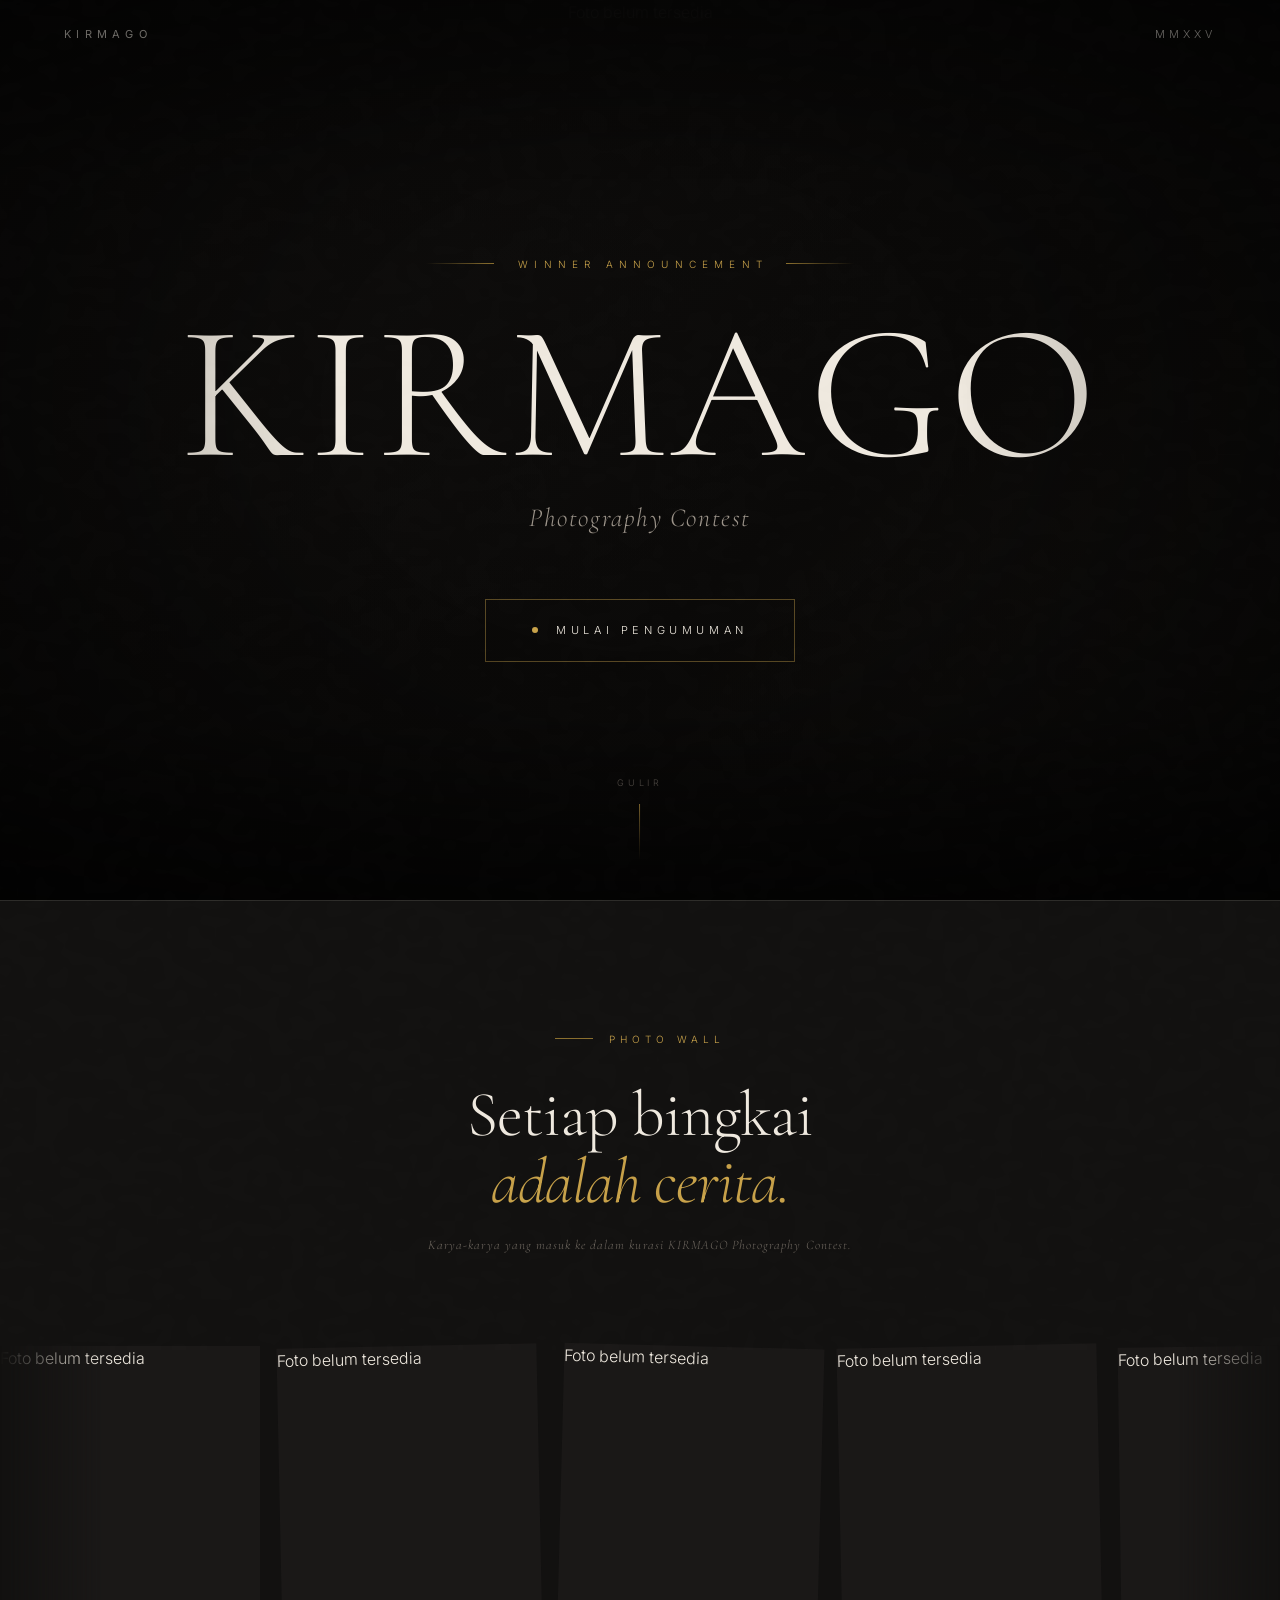
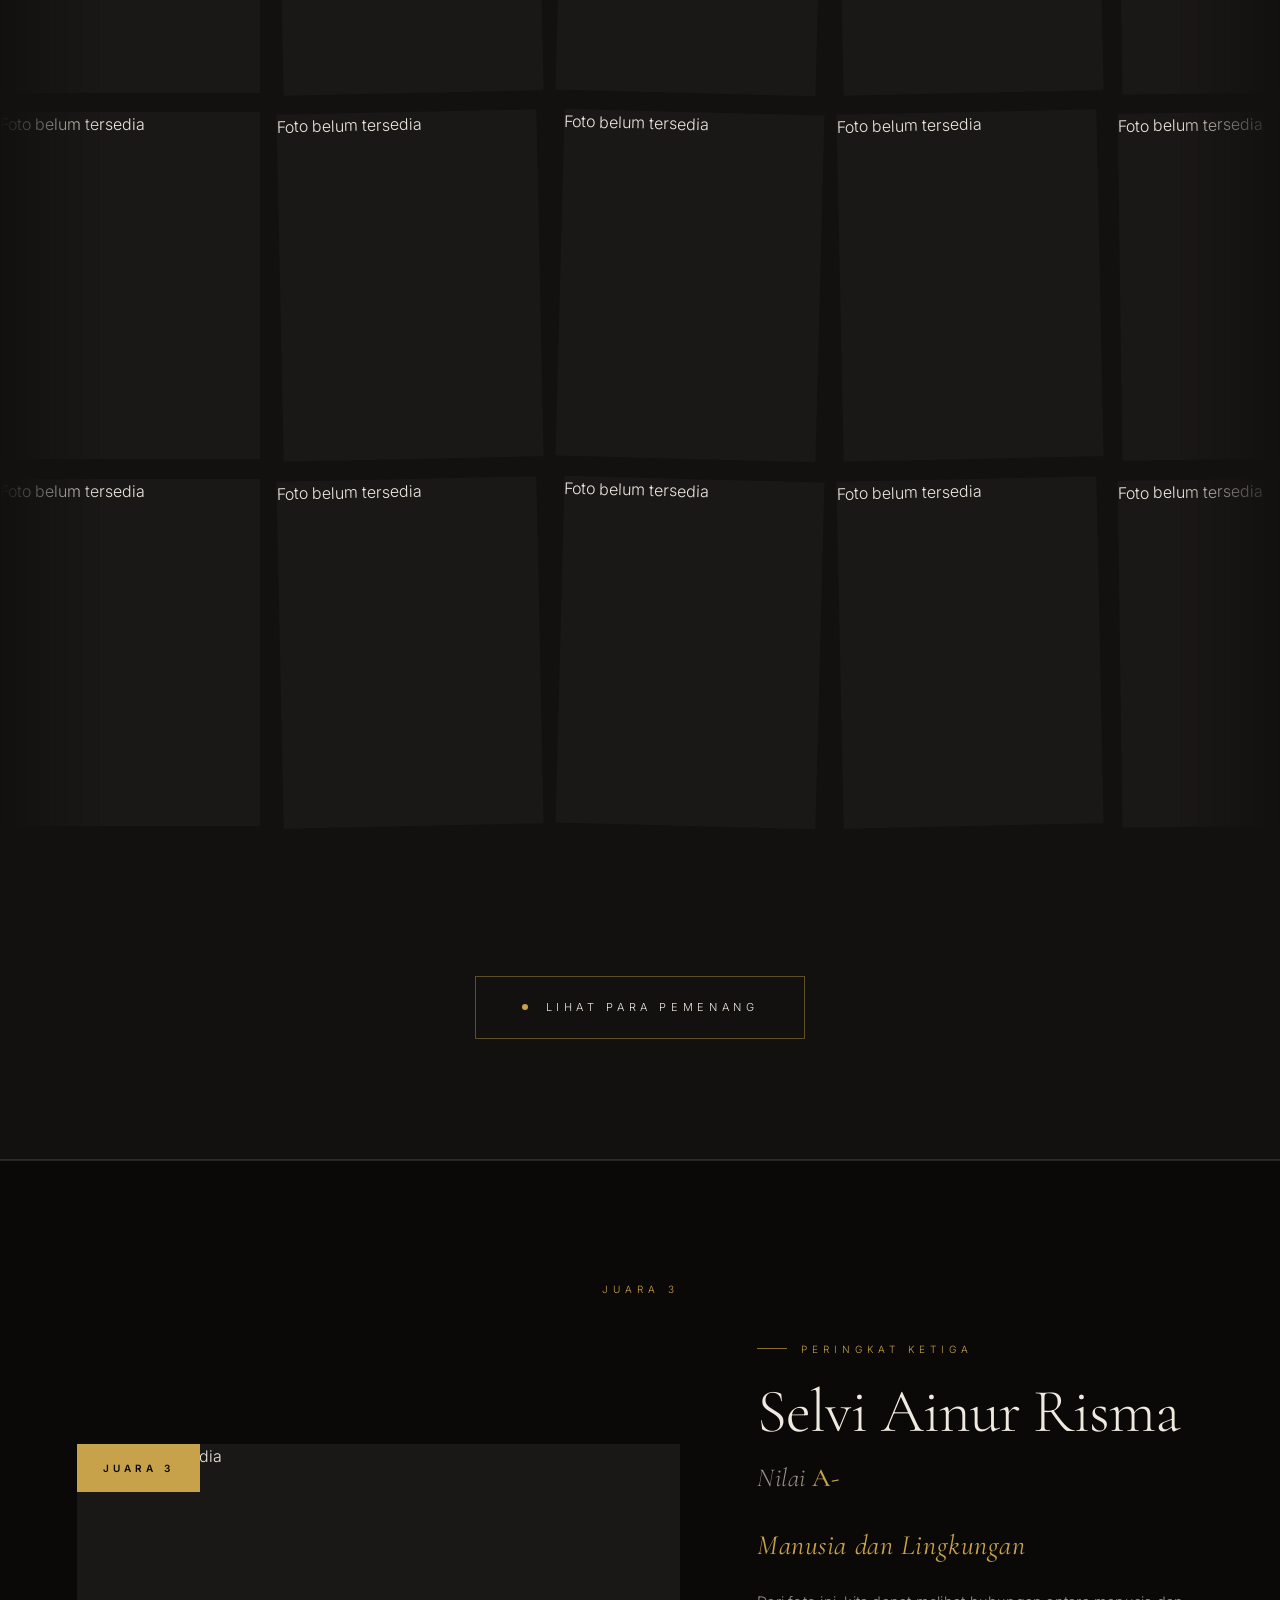
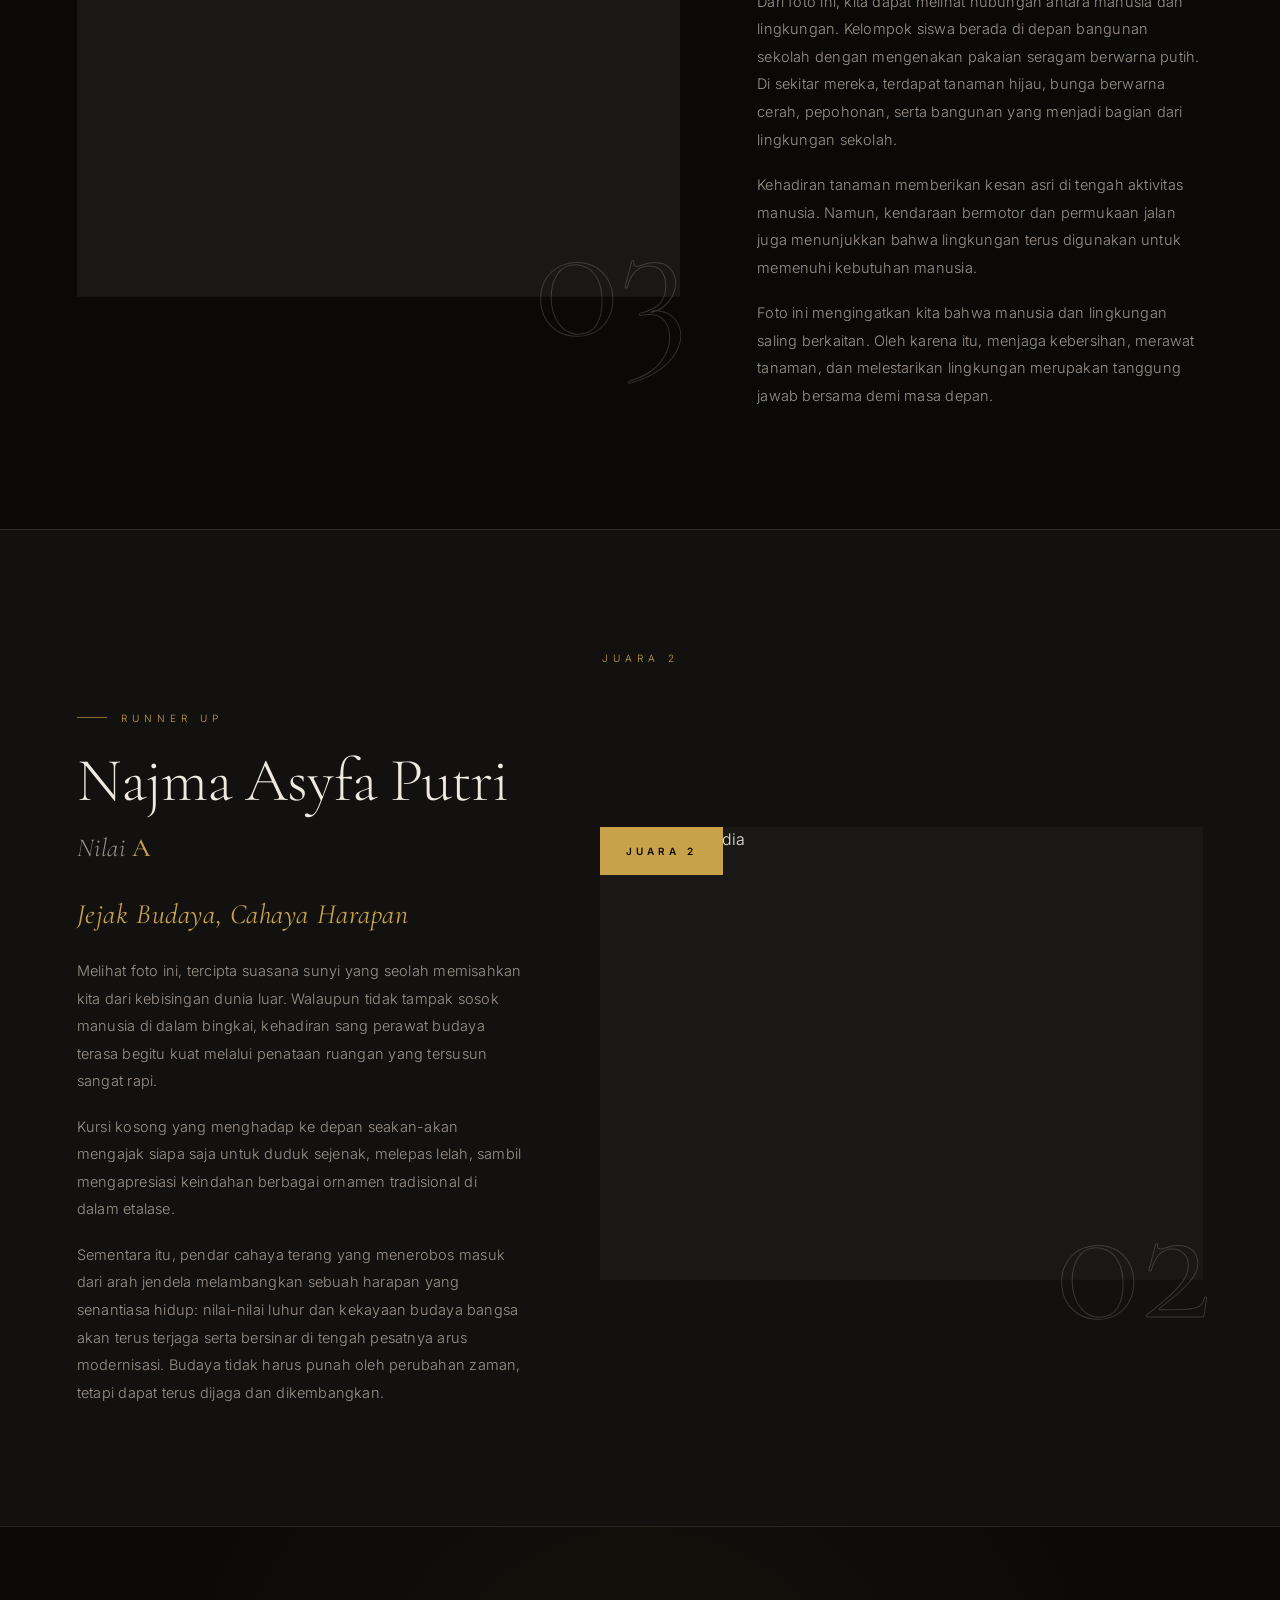
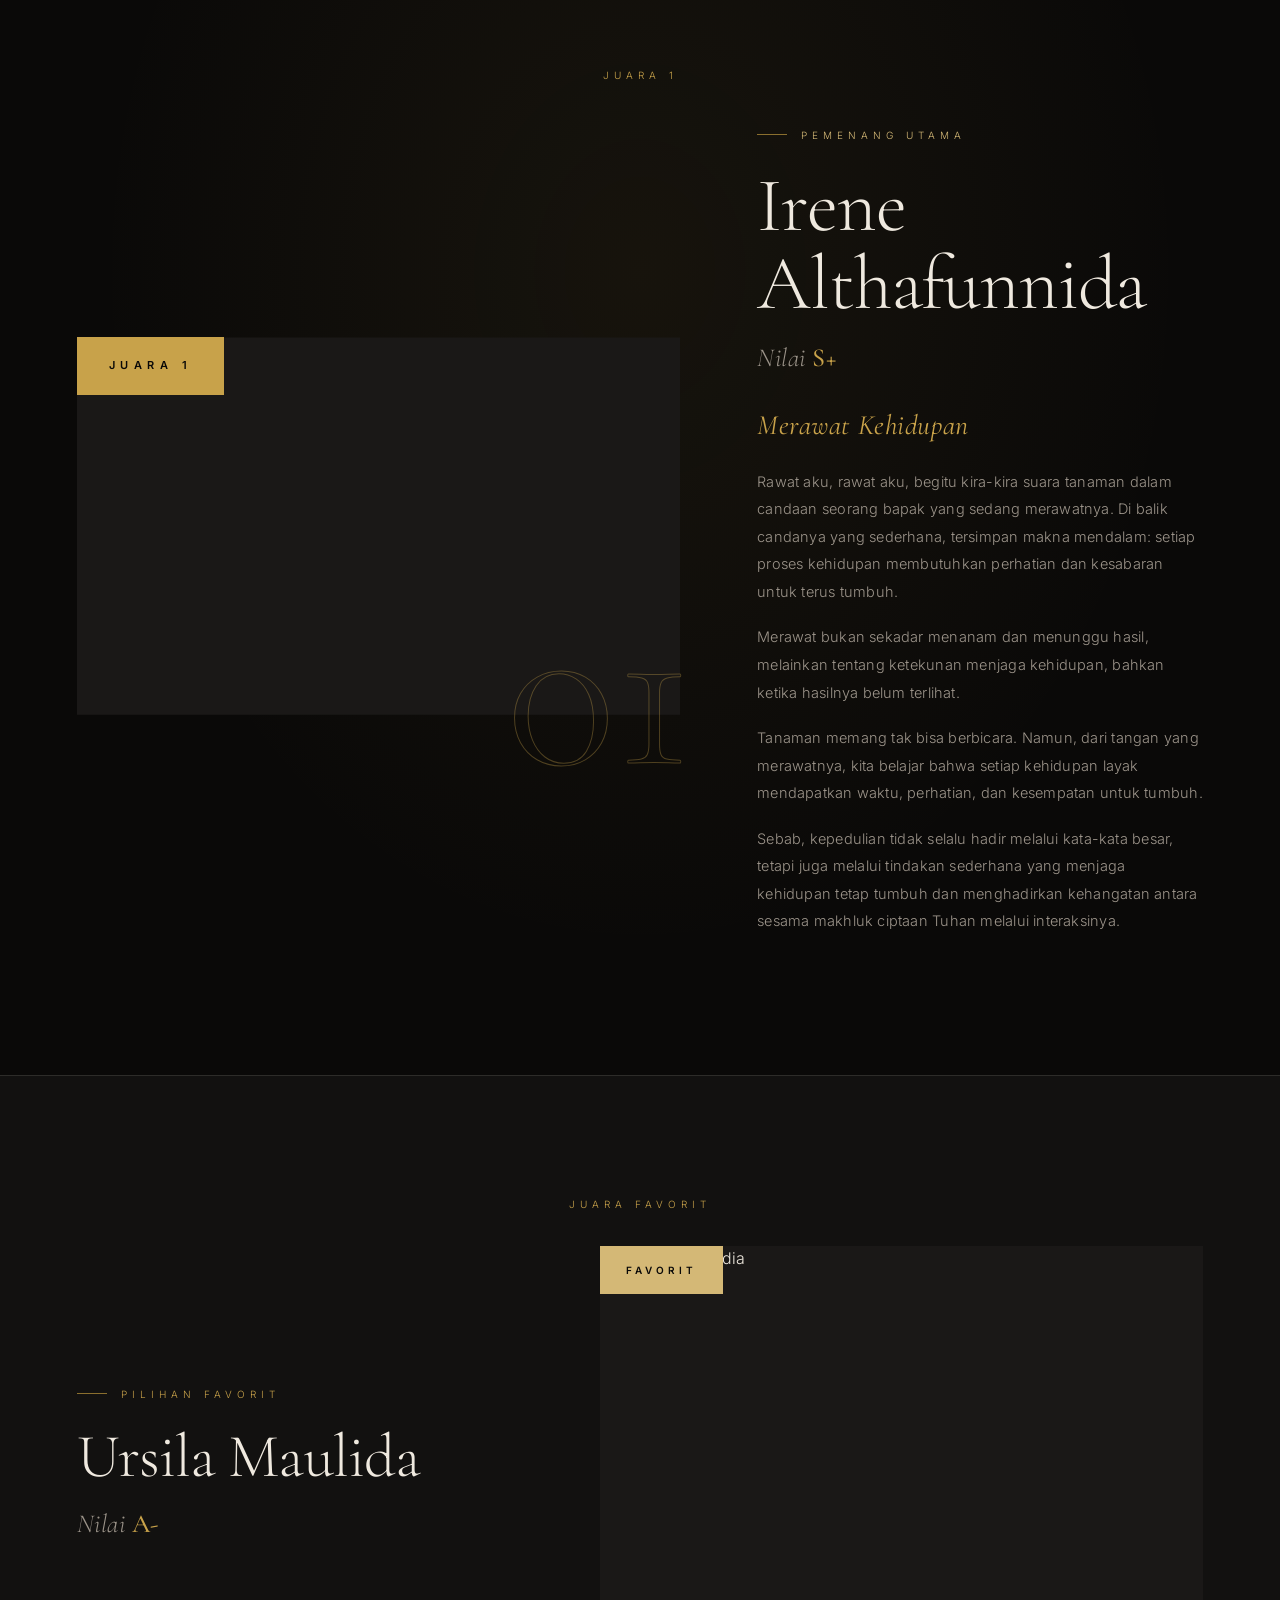
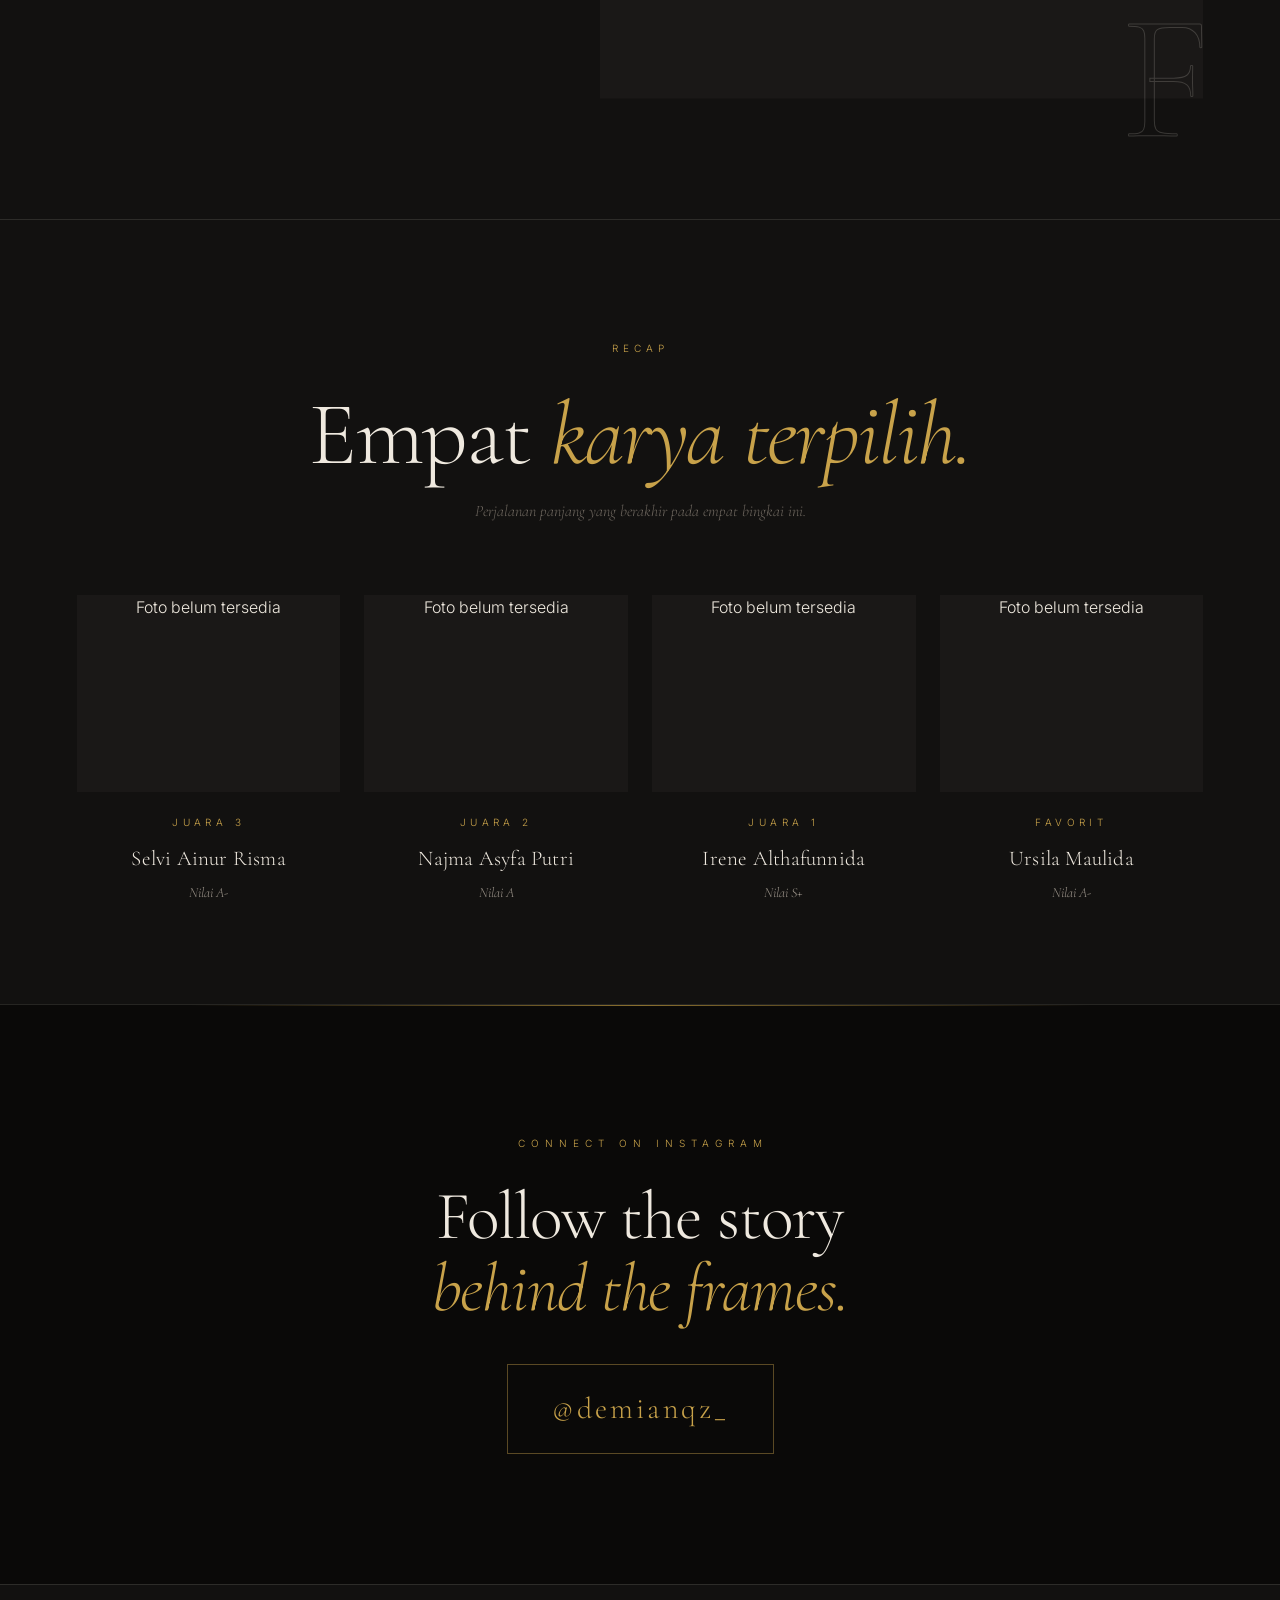
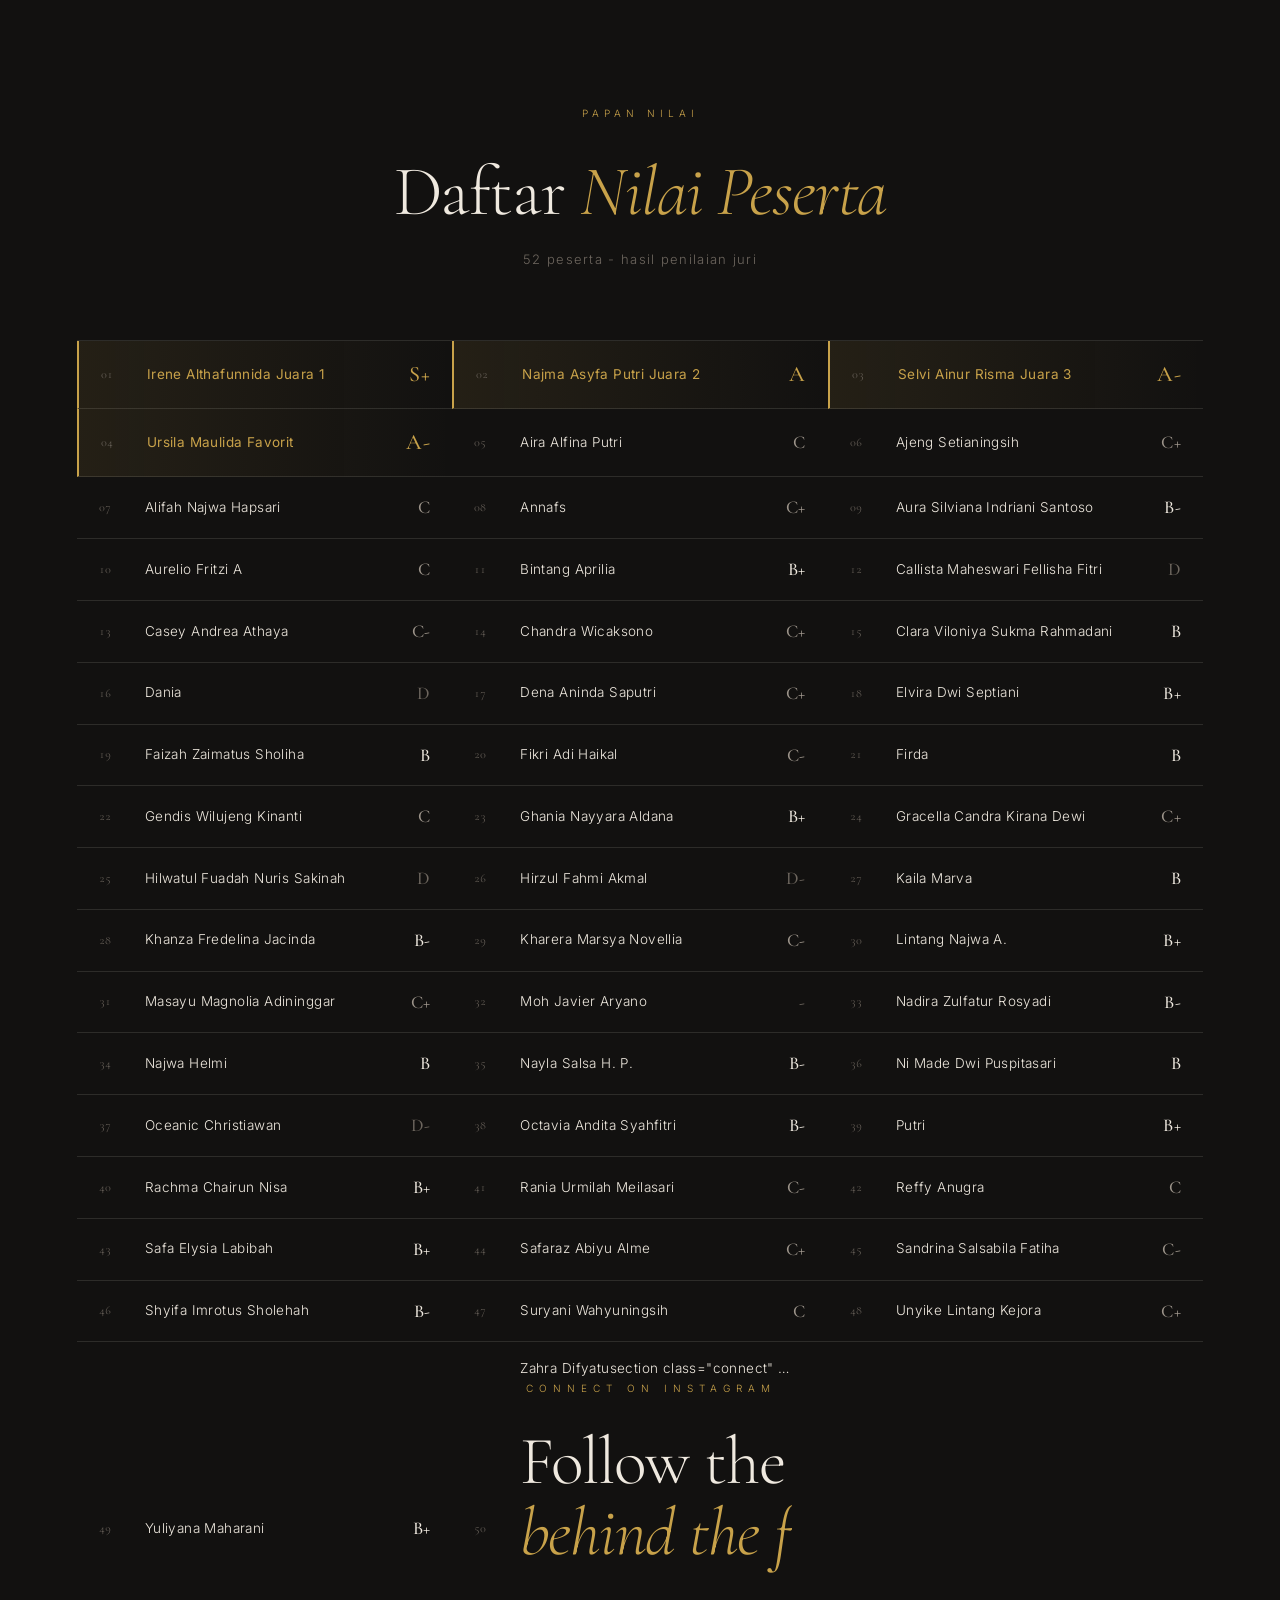
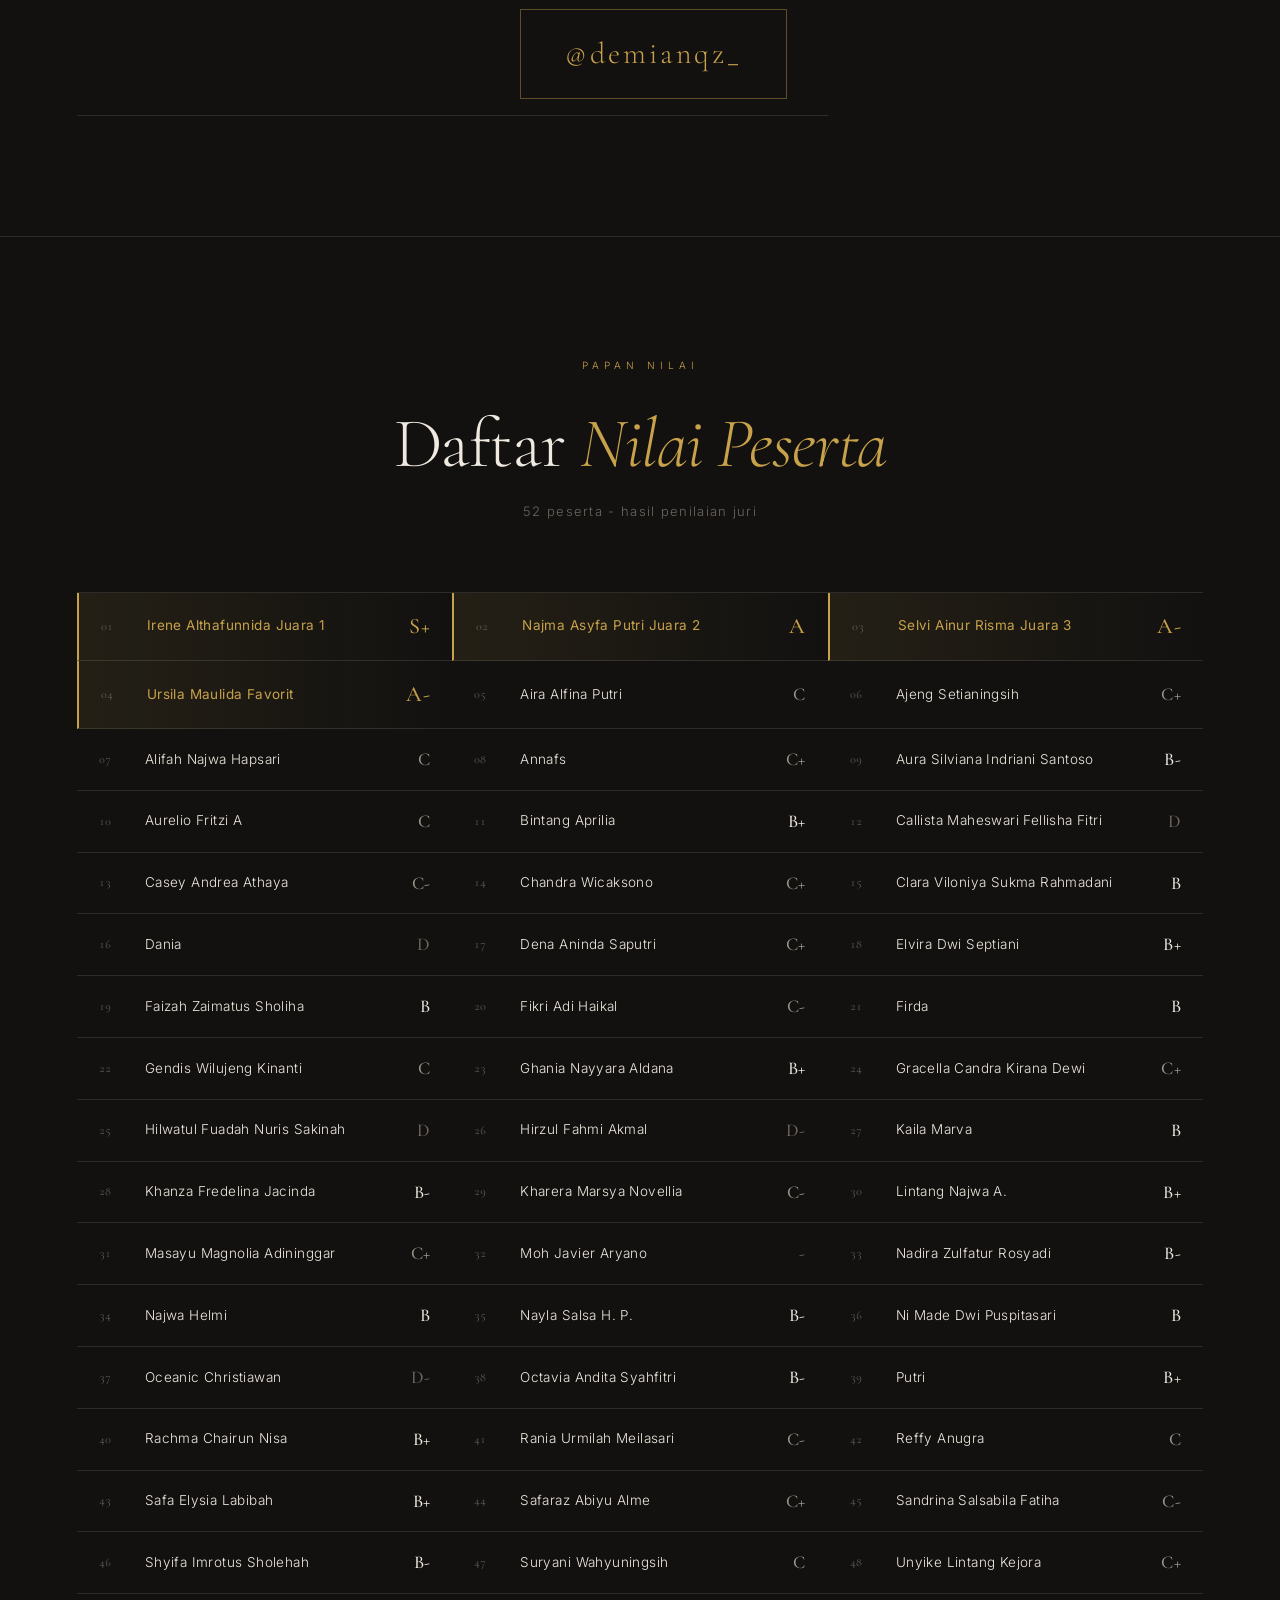
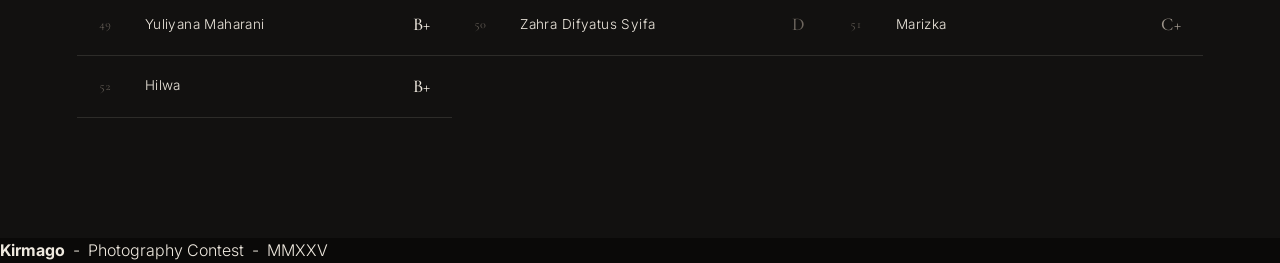
==== commit 72edae0d: "Update Index.html" ====
--- a/Index.html
+++ b/Index.html
@@ -192,6 +192,71 @@
 </section>
 
 <section class="connect" id="connect">
+  <div class="connect__inner">
+    <div class="connect__kicker">Connect on Instagram</div>
+    <h2 class="connect__title">Follow the story<br><em>behind the frames.</em></h2>
+    <a class="connect__handle" href="https://www.instagram.com/demianqz_/" target="_blank" rel="noopener noreferrer">@demianqz_</a>
+  </div>
+</section>
+
+<section class="scores" id="scores">
+  <div class="scores__inner">
+    <div class="scores__head">
+      <div class="eyebrow eyebrow--center">Papan Nilai</div>
+      <h2>Daftar <em>Nilai Peserta</em></h2>
+      <p>52 peserta - hasil penilaian juri</p>
+    </div>
+    <div class="scores__grid" id="scoresGrid">
+      <div class="score-item score-item--winner"><span class="score-item__rank">01</span><span class="score-item__name">Irene Althafunnida <span class="score-item__badge">Juara 1</span></span><span class="score-item__grade grade-s">S+</span></div>
+      <div class="score-item score-item--winner"><span class="score-item__rank">02</span><span class="score-item__name">Najma Asyfa Putri <span class="score-item__badge">Juara 2</span></span><span class="score-item__grade grade-a">A</span></div>
+      <div class="score-item score-item--winner"><span class="score-item__rank">03</span><span class="score-item__name">Selvi Ainur Risma <span class="score-item__badge">Juara 3</span></span><span class="score-item__grade grade-a">A-</span></div>
+      <div class="score-item score-item--winner"><span class="score-item__rank">04</span><span class="score-item__name">Ursila Maulida <span class="score-item__badge">Favorit</span></span><span class="score-item__grade grade-a">A-</span></div>
+      <div class="score-item"><span class="score-item__rank">05</span><span class="score-item__name">Aira Alfina Putri</span><span class="score-item__grade grade-c">C</span></div>
+      <div class="score-item"><span class="score-item__rank">06</span><span class="score-item__name">Ajeng Setianingsih</span><span class="score-item__grade grade-c">C+</span></div>
+      <div class="score-item"><span class="score-item__rank">07</span><span class="score-item__name">Alifah Najwa Hapsari</span><span class="score-item__grade grade-c">C</span></div>
+      <div class="score-item"><span class="score-item__rank">08</span><span class="score-item__name">Annafs</span><span class="score-item__grade grade-c">C+</span></div>
+      <div class="score-item"><span class="score-item__rank">09</span><span class="score-item__name">Aura Silviana Indriani Santoso</span><span class="score-item__grade grade-b">B-</span></div>
+      <div class="score-item"><span class="score-item__rank">10</span><span class="score-item__name">Aurelio Fritzi A</span><span class="score-item__grade grade-c">C</span></div>
+      <div class="score-item"><span class="score-item__rank">11</span><span class="score-item__name">Bintang Aprilia</span><span class="score-item__grade grade-b">B+</span></div>
+      <div class="score-item"><span class="score-item__rank">12</span><span class="score-item__name">Callista Maheswari Fellisha Fitri</span><span class="score-item__grade grade-d">D</span></div>
+      <div class="score-item"><span class="score-item__rank">13</span><span class="score-item__name">Casey Andrea Athaya</span><span class="score-item__grade grade-c">C-</span></div>
+      <div class="score-item"><span class="score-item__rank">14</span><span class="score-item__name">Chandra Wicaksono</span><span class="score-item__grade grade-c">C+</span></div>
+      <div class="score-item"><span class="score-item__rank">15</span><span class="score-item__name">Clara Viloniya Sukma Rahmadani</span><span class="score-item__grade grade-b">B</span></div>
+      <div class="score-item"><span class="score-item__rank">16</span><span class="score-item__name">Dania</span><span class="score-item__grade grade-d">D</span></div>
+      <div class="score-item"><span class="score-item__rank">17</span><span class="score-item__name">Dena Aninda Saputri</span><span class="score-item__grade grade-c">C+</span></div>
+      <div class="score-item"><span class="score-item__rank">18</span><span class="score-item__name">Elvira Dwi Septiani</span><span class="score-item__grade grade-b">B+</span></div>
+      <div class="score-item"><span class="score-item__rank">19</span><span class="score-item__name">Faizah Zaimatus Sholiha</span><span class="score-item__grade grade-b">B</span></div>
+      <div class="score-item"><span class="score-item__rank">20</span><span class="score-item__name">Fikri Adi Haikal</span><span class="score-item__grade grade-c">C-</span></div>
+      <div class="score-item"><span class="score-item__rank">21</span><span class="score-item__name">Firda</span><span class="score-item__grade grade-b">B</span></div>
+      <div class="score-item"><span class="score-item__rank">22</span><span class="score-item__name">Gendis Wilujeng Kinanti</span><span class="score-item__grade grade-c">C</span></div>
+      <div class="score-item"><span class="score-item__rank">23</span><span class="score-item__name">Ghania Nayyara Aldana</span><span class="score-item__grade grade-b">B+</span></div>
+      <div class="score-item"><span class="score-item__rank">24</span><span class="score-item__name">Gracella Candra Kirana Dewi</span><span class="score-item__grade grade-c">C+</span></div>
+      <div class="score-item"><span class="score-item__rank">25</span><span class="score-item__name">Hilwatul Fuadah Nuris Sakinah</span><span class="score-item__grade grade-d">D</span></div>
+      <div class="score-item"><span class="score-item__rank">26</span><span class="score-item__name">Hirzul Fahmi Akmal</span><span class="score-item__grade grade-d">D-</span></div>
+      <div class="score-item"><span class="score-item__rank">27</span><span class="score-item__name">Kaila Marva</span><span class="score-item__grade grade-b">B</span></div>
+      <div class="score-item"><span class="score-item__rank">28</span><span class="score-item__name">Khanza Fredelina Jacinda</span><span class="score-item__grade grade-b">B-</span></div>
+      <div class="score-item"><span class="score-item__rank">29</span><span class="score-item__name">Kharera Marsya Novellia</span><span class="score-item__grade grade-c">C-</span></div>
+      <div class="score-item"><span class="score-item__rank">30</span><span class="score-item__name">Lintang Najwa A.</span><span class="score-item__grade grade-b">B+</span></div>
+      <div class="score-item"><span class="score-item__rank">31</span><span class="score-item__name">Masayu Magnolia Adininggar</span><span class="score-item__grade grade-c">C+</span></div>
+      <div class="score-item"><span class="score-item__rank">32</span><span class="score-item__name">Moh Javier Aryano</span><span class="score-item__grade grade-d">-</span></div>
+      <div class="score-item"><span class="score-item__rank">33</span><span class="score-item__name">Nadira Zulfatur Rosyadi</span><span class="score-item__grade grade-b">B-</span></div>
+      <div class="score-item"><span class="score-item__rank">34</span><span class="score-item__name">Najwa Helmi</span><span class="score-item__grade grade-b">B</span></div>
+      <div class="score-item"><span class="score-item__rank">35</span><span class="score-item__name">Nayla Salsa H. P.</span><span class="score-item__grade grade-b">B-</span></div>
+      <div class="score-item"><span class="score-item__rank">36</span><span class="score-item__name">Ni Made Dwi Puspitasari</span><span class="score-item__grade grade-b">B</span></div>
+      <div class="score-item"><span class="score-item__rank">37</span><span class="score-item__name">Oceanic Christiawan</span><span class="score-item__grade grade-d">D-</span></div>
+      <div class="score-item"><span class="score-item__rank">38</span><span class="score-item__name">Octavia Andita Syahfitri</span><span class="score-item__grade grade-b">B-</span></div>
+      <div class="score-item"><span class="score-item__rank">39</span><span class="score-item__name">Putri</span><span class="score-item__grade grade-b">B+</span></div>
+      <div class="score-item"><span class="score-item__rank">40</span><span class="score-item__name">Rachma Chairun Nisa</span><span class="score-item__grade grade-b">B+</span></div>
+      <div class="score-item"><span class="score-item__rank">41</span><span class="score-item__name">Rania Urmilah Meilasari</span><span class="score-item__grade grade-c">C-</span></div>
+      <div class="score-item"><span class="score-item__rank">42</span><span class="score-item__name">Reffy Anugra</span><span class="score-item__grade grade-c">C</span></div>
+      <div class="score-item"><span class="score-item__rank">43</span><span class="score-item__name">Safa Elysia Labibah</span><span class="score-item__grade grade-b">B+</span></div>
+      <div class="score-item"><span class="score-item__rank">44</span><span class="score-item__name">Safaraz Abiyu Alme</span><span class="score-item__grade grade-c">C+</span></div>
+      <div class="score-item"><span class="score-item__rank">45</span><span class="score-item__name">Sandrina Salsabila Fatiha</span><span class="score-item__grade grade-c">C-</span></div>
+      <div class="score-item"><span class="score-item__rank">46</span><span class="score-item__name">Shyifa Imrotus Sholehah</span><span class="score-item__grade grade-b">B-</span></div>
+      <div class="score-item"><span class="score-item__rank">47</span><span class="score-item__name">Suryani Wahyuningsih</span><span class="score-item__grade grade-c">C</span></div>
+      <div class="score-item"><span class="score-item__rank">48</span><span class="score-item__name">Unyike Lintang Kejora</span><span class="score-item__grade grade-c">C+</span></div>
+      <div class="score-item"><span class="score-item__rank">49</span><span class="score-item__name">Yuliyana Maharani</span><span class="score-item__grade grade-b">B+</span></div>
+      <div class="score-item"><span class="score-item__rank">50</span><span class="score-item__name">Zahra Difyatusection class="connect" id="connect">
   <div class="connect__inner">
     <div class="connect__kicker">Connect on Instagram</div>
     <h2 class="connect__title">Follow the story<br><em>behind the frames.</em></h2>
--- a/style.css
+++ b/style.css
@@ -839,720 +839,4 @@
   color: var(--gold);
   font-size: 22px;
 }
-.score-item__badge {splay: grid;
-  grid-template-columns: 1.15fr 0.85fr;
-  gap: clamp(30px, 6vw, 90px);
-  align-items: center;
-}
-.winner--flip { direction: rtl; }
-.winner--flip > * { direction: ltr; }
-
-.winner__media { position: relative; }
-
-.winner__frame {
-  position: relative;
-  overflow: hidden;
-  aspect-ratio: 4 / 3;
-  background: var(--ink-3);
-  clip-path: inset(0 0 100% 0);
-  transition: clip-path 1.6s var(--ease-cine);
-}
-.winner.is-in .winner__frame { clip-path: inset(0 0 0 0); }
-
-.winner__frame::before {
-  content: '';
-  position: absolute;
-  inset: 0;
-  z-index: 3;
-  pointer-events: none;
-  background: linear-gradient(105deg, transparent 30%, rgba(239, 233, 223, 0.22) 50%, transparent 70%);
-  transform: translateX(-120%);
-  transition: transform 1.8s var(--ease) 0.4s;
-}
-.winner.is-in .winner__frame::before { transform: translateX(120%); }
-
-.winner__frame img {
-  width: 100%;
-  height: 100%;
-  object-fit: cover;
-  object-position: center;
-  transform: scale(1.5);
-  filter: grayscale(1) contrast(1.1) brightness(0.85);
-  transition: transform 2.2s var(--ease-cine), filter 1.6s ease;
-}
-.winner.is-in .winner__frame img {
-  transform: scale(1.02);
-  filter: grayscale(0) contrast(1.05) brightness(1);
-}
-.winner__frame:hover img {
-  transform: scale(1.06);
-  transition: transform 1s ease;
-}
-
-.winner__frame--grand {
-  aspect-ratio: 16 / 10;
-}
-
-.winner__badge {
-  position: absolute;
-  top: 0;
-  left: 0;
-  z-index: 5;
-  padding: 16px 26px;
-  background: var(--gold);
-  color: var(--ink);
-  font-size: 10px;
-  letter-spacing: 0.4em;
-  text-transform: uppercase;
-  font-weight: 600;
-  transform: translateY(-101%);
-  transition: transform 1.1s var(--ease-cine) 1s;
-}
-.winner.is-in .winner__badge { transform: translateY(0); }
-
-.winner__badge--grand {
-  padding: 20px 32px;
-  font-size: 11px;
-  letter-spacing: 0.5em;
-}
-.winner__badge--fav {
-  background: var(--gold-soft);
-}
-
-.winner__ghost {
-  position: absolute;
-  right: -0.05em;
-  bottom: -0.24em;
-  z-index: 4;
-  font-family: var(--serif);
-  font-size: clamp(80px, 14vw, 200px);
-  line-height: 0.7;
-  color: transparent;
-  -webkit-text-stroke: 1px rgba(239, 233, 223, 0.18);
-  pointer-events: none;
-  user-select: none;
-  opacity: 0;
-  transform: translateY(40px) scale(0.9);
-  transition: opacity 1.4s ease 0.7s, transform 1.4s ease 0.7s;
-}
-.winner.is-in .winner__ghost { opacity: 1; transform: translateY(0) scale(1); }
-.winner__ghost--grand {
-  font-size: clamp(100px, 18vw, 260px);
-  -webkit-text-stroke: 1px rgba(200, 162, 74, 0.35);
-}
-
-.winner__body { position: relative; }
-
-.winner__rank {
-  display: inline-flex;
-  align-items: center;
-  gap: 14px;
-  font-size: 10px;
-  letter-spacing: 0.5em;
-  text-transform: uppercase;
-  color: var(--gold);
-  margin-bottom: 24px;
-  opacity: 0;
-  transform: translateY(20px);
-  transition: opacity 1s ease 0.4s, transform 1s ease 0.4s;
-}
-.winner__rank::before {
-  content: '';
-  width: 30px;
-  height: 1px;
-  background: var(--gold-dim);
-}
-.winner.is-in .winner__rank { opacity: 1; transform: none; }
-.winner__rank--grand { color: var(--gold-soft); }
-
-.winner__name {
-  font-family: var(--serif);
-  font-weight: 300;
-  font-size: clamp(32px, 4.8vw, 64px);
-  line-height: 1.02;
-  letter-spacing: -0.015em;
-  margin-bottom: 14px;
-  opacity: 0;
-  transform: translateY(30px);
-  transition: opacity 1.1s ease 0.55s, transform 1.1s ease 0.55s;
-}
-.winner.is-in .winner__name { opacity: 1; transform: none; }
-.winner__name--grand {
-  font-size: clamp(40px, 6vw, 82px);
-}
-
-.winner__title {
-  font-family: var(--serif);
-  font-style: italic;
-  font-size: clamp(17px, 2.1vw, 26px);
-  color: var(--bone-dim);
-  letter-spacing: 0.02em;
-  margin-bottom: 24px;
-  opacity: 0;
-  transform: translateY(24px);
-  transition: opacity 1.1s ease 0.7s, transform 1.1s ease 0.7s;
-}
-.winner.is-in .winner__title { opacity: 1; transform: none; }
-.winner__grade {
-  color: var(--gold);
-  font-style: normal;
-  font-weight: 500;
-}
-
-.winner__story-title {
-  font-family: var(--serif);
-  font-weight: 400;
-  font-style: italic;
-  font-size: clamp(18px, 2.3vw, 28px);
-  color: var(--gold);
-  letter-spacing: 0.02em;
-  margin-bottom: 20px;
-  opacity: 0;
-  transform: translateY(24px);
-  transition: opacity 1.1s ease 0.8s, transform 1.1s ease 0.8s;
-}
-.winner.is-in .winner__story-title { opacity: 1; transform: none; }
-
-.winner__desc {
-  color: var(--bone-dim);
-  font-size: 14.5px;
-  line-height: 1.9;
-  max-width: 52ch;
-  letter-spacing: 0.015em;
-  margin-bottom: 18px;
-  opacity: 0;
-  transform: translateY(20px);
-  transition: opacity 1.1s ease 0.9s, transform 1.1s ease 0.9s;
-}
-.winner__desc:last-child { margin-bottom: 0; }
-.winner.is-in .winner__desc { opacity: 1; transform: none; }
-.winner__desc code {
-  font-family: ui-monospace, SFMono-Regular, Menlo, monospace;
-  font-size: 0.9em;
-  color: var(--gold);
-  background: rgba(200, 162, 74, 0.08);
-  padding: 1px 6px;
-}
-
-@media (max-width: 900px) {
-  .winner {
-    grid-template-columns: 1fr;
-    gap: 34px;
-  }
-  .winner--flip { direction: ltr; }
-  .reveal-section { padding: 90px 6vw; }
-}
-
-/* ============ RECAP ============ */
-.recap {
-  background: var(--ink-2);
-  border-top: 1px solid var(--line);
-  padding: 120px 6vw 100px;
-  text-align: center;
-}
-.recap__inner { max-width: 1200px; margin: 0 auto; }
-.recap__sub {
-  color: var(--bone-mid);
-  font-family: var(--serif);
-  font-style: italic;
-  font-size: 16px;
-  margin-bottom: 70px;
-}
-
-.section-title {
-  font-family: var(--serif);
-  font-weight: 300;
-  font-size: clamp(34px, 7vw, 90px);
-  line-height: 1;
-  letter-spacing: -0.02em;
-  margin-bottom: 20px;
-}
-.section-title em { font-style: italic; color: var(--gold); }
-
-.recap__grid {
-  display: grid;
-  grid-template-columns: repeat(4, 1fr);
-  gap: 24px;
-  margin: 0 auto;
-}
-.recap__item {
-  text-align: center;
-  opacity: 0;
-  transform: translateY(30px);
-  transition: opacity 1.1s ease, transform 1.1s var(--ease);
-}
-.recap__item.is-in { opacity: 1; transform: none; }
-.recap__img {
-  position: relative;
-  overflow: hidden;
-  aspect-ratio: 4 / 3;
-  background: var(--ink-3);
-  margin-bottom: 22px;
-}
-.recap__img img {
-  width: 100%;
-  height: 100%;
-  object-fit: cover;
-  filter: grayscale(0.3);
-  transition: transform 1s ease, filter 0.8s ease;
-}
-.recap__item:hover .recap__img img {
-  transform: scale(1.05);
-  filter: grayscale(0);
-}
-.recap__rank {
-  font-size: 10px;
-  letter-spacing: 0.44em;
-  text-transform: uppercase;
-  color: var(--gold);
-  margin-bottom: 12px;
-}
-.recap__name {
-  font-family: var(--serif);
-  font-weight: 300;
-  font-size: 21px;
-  letter-spacing: 0.01em;
-  margin-bottom: 6px;
-}
-.recap__title {
-  font-family: var(--serif);
-  font-style: italic;
-  font-size: 14px;
-  color: var(--bone-dim);
-}
-@media (max-width: 900px) {
-  .recap__grid { grid-template-columns: repeat(2, 1fr); }
-}
-@media (max-width: 520px) {
-  .recap__grid { grid-template-columns: 1fr; }
-}
-
-/* ============ CONNECT ON INSTAGRAM ============ */
-.connect {
-  background: var(--ink);
-  border-top: 1px solid var(--line);
-  padding: 130px 6vw;
-  text-align: center;
-  position: relative;
-  overflow: hidden;
-}
-.connect::before {
-  content: '';
-  position: absolute;
-  top: 0;
-  left: 50%;
-  transform: translateX(-50%);
-  width: min(900px, 90vw);
-  height: 1px;
-  background: linear-gradient(90deg, transparent, var(--gold-dim), transparent);
-}
-.connect__inner { max-width: 720px; margin: 0 auto; }
-.connect__kicker {
-  font-size: 10px;
-  letter-spacing: 0.6em;
-  text-indent: 0.6em;
-  text-transform: uppercase;
-  color: var(--gold);
-  margin-bottom: 30px;
-}
-.connect__title {
-  font-family: var(--serif);
-  font-weight: 300;
-  font-size: clamp(30px, 5.5vw, 68px);
-  line-height: 1.05;
-  letter-spacing: -0.015em;
-  margin-bottom: 40px;
-}
-.connect__title em { font-style: italic; color: var(--gold); }
-.connect__handle {
-  display: inline-block;
-  padding: 20px 44px;
-  border: 1px solid rgba(200, 162, 74, 0.42);
-  color: var(--gold);
-  font-family: var(--serif);
-  font-size: clamp(20px, 2.6vw, 30px);
-  letter-spacing: 0.1em;
-  transition: background 0.6s var(--ease), color 0.6s var(--ease), border-color 0.6s var(--ease);
-}
-.connect__handle:hover {
-  background: var(--gold);
-  color: var(--ink);
-  border-color: var(--gold);
-}
-
-/* ============ PAPAN NILAI ============ */
-.scores {
-  background: var(--ink-2);
-  border-top: 1px solid var(--line);
-  padding: 120px 6vw;
-}
-.scores__inner { max-width: 1200px; margin: 0 auto; }
-.scores__head {
-  text-align: center;
-  margin-bottom: 70px;
-}
-.scores__head h2 {
-  font-family: var(--serif);
-  font-weight: 300;
-  font-size: clamp(30px, 5.5vw, 72px);
-  line-height: 1.05;
-  letter-spacing: -0.015em;
-  margin-bottom: 20px;
-}
-.scores__head h2 em { font-style: italic; color: var(--gold); }
-.scores__head p {
-  color: var(--bone-mid);
-  font-size: 13px;
-  letter-spacing: 0.1em;
-}
-
-.scores__grid {
-  display: grid;
-  grid-template-columns: repeat(3, 1fr);
-  gap: 0;
-  border-top: 1px solid var(--line);
-}
-
-.score-item {
-  display: grid;
-  grid-template-columns: 32px 1fr auto;
-  align-items: center;
-  gap: 14px;
-  padding: 16px 22px;
-  border-bottom: 1px solid var(--line);
-  transition: background 0.4s ease;
-}
-.score-item:hover { background: rgba(200, 162, 74, 0.05); }
-.score-item__rank {
-  font-family: var(--serif);
-  font-size: 12px;
-  color: var(--bone-mid);
-  font-variant-numeric: tabular-nums;
-}
-.score-item__name {
-  font-size: 13.5px;
-  letter-spacing: 0.03em;
-  color: var(--bone);
-  overflow: hidden;
-  text-overflow: ellipsis;
-  white-space: nowrap;
-}
-.score-item__grade {
-  font-family: var(--serif);
-  font-size: 18px;
-  font-weight: 500;
-  letter-spacing: 0.02em;
-  font-variant-numeric: tabular-nums;
-}
-
-.grade-s { color: var(--gold); }
-.grade-a { color: var(--gold-soft); }
-.grade-b { color: var(--bone); }
-.grade-c { color: var(--bone-dim); }
-.grade-d { color: var(--bone-mid); }
-
-.score-item--winner {
-  background: linear-gradient(90deg, rgba(200, 162, 74, 0.1) 0%, transparent 100%);
-  border-left: 2px solid var(--gold);
-}
-.score-item--winner .score-item__name {
-  color: var(--gold);
-  fontld-dim);
-}
-.winner.is-in .winner__rank { opacity: 1; transform: none; }
-
-.winner__name {
-  font-family: var(--serif);
-  font-weight: 300;
-  font-size: clamp(32px, 4.8vw, 64px);
-  line-height: 1.02;
-  letter-spacing: -0.015em;
-  margin-bottom: 14px;
-  opacity: 0;
-  transform: translateY(30px);
-  transition: opacity 1.1s ease 0.55s, transform 1.1s ease 0.55s;
-}
-.winner.is-in .winner__name { opacity: 1; transform: none; }
-
-.winner__title {
-  font-family: var(--serif);
-  font-style: italic;
-  font-size: clamp(17px, 2.1vw, 26px);
-  color: var(--gold);
-  letter-spacing: 0.02em;
-  margin-bottom: 28px;
-  opacity: 0;
-  transform: translateY(24px);
-  transition: opacity 1.1s ease 0.7s, transform 1.1s ease 0.7s;
-}
-.winner.is-in .winner__title { opacity: 1; transform: none; }
-
-.winner__desc {
-  color: var(--bone-dim);
-  font-size: 14.5px;
-  line-height: 1.9;
-  max-width: 46ch;
-  letter-spacing: 0.015em;
-  opacity: 0;
-  transform: translateY(20px);
-  transition: opacity 1.1s ease 0.85s, transform 1.1s ease 0.85s;
-}
-.winner.is-in .winner__desc { opacity: 1; transform: none; }
-
-@media (max-width: 900px) {
-  .winner {
-    grid-template-columns: 1fr;
-    gap: 34px;
-  }
-  .winner--flip { direction: ltr; }
-}
-
-/* ============ PAPAN SKOR ============ */
-.scores {
-  background: var(--ink-2);
-  border-top: 1px solid var(--line);
-  padding: 120px 6vw;
-}
-.scores__head {
-  text-align: center;
-  margin-bottom: 70px;
-}
-.scores__head .eyebrow { justify-content: center; }
-.scores__head .eyebrow::before { display: none; }
-.scores__head h2 {
-  font-family: var(--serif);
-  font-weight: 300;
-  font-size: clamp(30px, 5.5vw, 72px);
-  line-height: 1.05;
-  letter-spacing: -0.015em;
-}
-.scores__head h2 em { font-style: italic; color: var(--gold); }
-.scores__head p {
-  margin-top: 20px;
-  color: var(--bone-mid);
-  font-size: 13px;
-  letter-spacing: 0.1em;
-}
-
-.scores__grid {
-  max-width: 1200px;
-  margin: 0 auto;
-  display: grid;
-  grid-template-columns: repeat(3, 1fr);
-  gap: 0;
-  border-top: 1px solid var(--line);
-}
-
-.score-item {
-  display: grid;
-  grid-template-columns: 32px 1fr auto;
-  align-items: center;
-  gap: 14px;
-  padding: 16px 22px;
-  border-bottom: 1px solid var(--line);
-  transition: background 0.4s ease;
-}
-.score-item:hover { background: rgba(200, 162, 74, 0.05); }
-.score-item__rank {
-  font-family: var(--serif);
-  font-size: 12px;
-  color: var(--bone-mid);
-  letter-spacing: 0.1em;
-  font-variant-numeric: tabular-nums;
-}
-.score-item__name {
-  font-size: 13.5px;
-  letter-spacing: 0.03em;
-  color: var(--bone);
-  overflow: hidden;
-  text-overflow: ellipsis;
-  white-space: nowrap;
-}
-.score-item__grade {
-  font-family: var(--serif);
-  font-size: 18px;
-  font-weight: 500;
-  letter-spacing: 0.02em;
-  font-variant-numeric: tabular-nums;
-}
-
-.grade-s { color: var(--gold); }
-.grade-a { color: var(--gold-soft); }
-.grade-b { color: var(--bone); }
-.grade-c { color: var(--bone-dim); }
-.grade-d { color: var(--bone-mid); }
-
-.score-item--winner {
-  background: linear-gradient(90deg, rgba(200, 162, 74, 0.1) 0%, transparent 100%);
-  border-left: 2px solid var(--gold);
-}
-.score-item--winner .score-item__name {
-  color: var(--gold);
-  font-weight: 400;
-}
-.score-item--winner .score-item__grade {
-  color: var(--gold);
-  font-size: 22px;
-}
-
 .score-item__badge {
-  display: inline-block;
-  margin-left: 8px;
-  padding: 2px 8px;
-  font-family: var(--sans);
-  font-size: 8px;
-  letter-spacing: 0.28em;
-  text-transform: uppercase;
-  color: var(--ink);
-  background: var(--gold);
-  vertical-align: middle;
-  font-weight: 600;
-}
-
-@media (max-width: 1024px) {
-  .scores__grid { grid-template-columns: repeat(2, 1fr); }
-}
-@media (max-width: 640px) {
-  .scores__grid { grid-template-columns: 1fr; }
-  .score-item { padding: 14px 16px; }
-  .score-item__name { font-size: 12.5px; }
-  .score-item__grade { font-size: 16px; }
-}
-
-/* ============ RECAP ============ */
-.recap {
-  background: var(--ink);
-  border-top: 1px solid var(--line);
-  padding: 120px 6vw 80px;
-  text-align: center;
-}
-.recap__head { margin-bottom: 70px; }
-.recap__head .eyebrow { justify-content: center; }
-.recap__head .eyebrow::before { display: none; }
-
-.recap__grid {
-  display: grid;
-  grid-template-columns: repeat(3, 1fr);
-  gap: 30px;
-  max-width: 1100px;
-  margin: 0 auto 90px;
-}
-.recap__item { text-align: center; }
-.recap__img {
-  position: relative;
-  overflow: hidden;
-  aspect-ratio: 4 / 3;
-  background: var(--ink-3);
-  margin-bottom: 22px;
-}
-.recap__img img {
-  width: 100%;
-  height: 100%;
-  object-fit: cover;
-  filter: grayscale(0.3);
-  transition: transform 1s ease, filter 0.8s ease;
-}
-.recap__item:hover .recap__img img {
-  transform: scale(1.05);
-  filter: grayscale(0);
-}
-.recap__rank {
-  font-size: 10px;
-  letter-spacing: 0.44em;
-  text-transform: uppercase;
-  color: var(--gold);
-  margin-bottom: 12px;
-}
-.recap__name {
-  font-family: var(--serif);
-  font-weight: 300;
-  font-size: 22px;
-  letter-spacing: 0.01em;
-  margin-bottom: 6px;
-}
-.recap__title {
-  font-family: var(--serif);
-  font-style: italic;
-  font-size: 15px;
-  color: var(--bone-dim);
-}
-
-@media (max-width: 800px) {
-  .recap__grid { grid-template-columns: 1fr; gap: 40px; }
-}
-
-.recap__credit {
-  display: inline-flex;
-  align-items: center;
-  gap: 14px;
-  padding: 18px 34px;
-  border: 1px solid rgba(200, 162, 74, 0.35);
-  font-size: 12px;
-  letter-spacing: 0.3em;
-  text-transform: uppercase;
-  color: var(--bone);
-  flex-wrap: wrap;
-  justify-content: center;
-}
-.recap__credit a { color: var(--gold); }
-.recap__credit a:hover { color: var(--bone); }
-
-.footer {
-  text-align: center;
-  padding: 60px 6vw 40px;
-  border-top: 1px solid var(--line);
-  background: var(--ink);
-  color: var(--bone-mid);
-  font-size: 11px;
-  letter-spacing: 0.3em;
-  text-transform: uppercase;
-}
-.footer strong {
-  color: var(--bone);
-  font-weight: 400;
-  letter-spacing: 0.46em;
-}
-
-[data-reveal] {
-  opacity: 0;
-  transform: translateY(30px);
-  transition: opacity 1.1s ease, transform 1.1s cubic-bezier(0.22, 1, 0.36, 1);
-}
-[data-reveal].is-in { opacity: 1; transform: none; }
-
-.img-fallback {
-  background: linear-gradient(140deg, #1a1817, #0a0908 60%, #231f1a);
-  display: flex;
-  align-items: center;
-  justify-content: center;
-  color: var(--bone-mid);
-  font-family: var(--serif);
-  font-style: italic;
-  font-size: 13px;
-  letter-spacing: 0.15em;
-  min-height: 200px;
-  width: 100%;
-  height: 100%;
-}
-
-@media (prefers-reduced-motion: reduce) {
-  *, *::before, *::after {
-    animation-duration: 0.01ms !important;
-    transition-duration: 0.01ms !important;
-    scroll-behavior: auto !important;
-  }
-  .winner__frame { clip-path: none !important; }
-  .winner__frame img { transform: none !important; filter: none !important; }
-  [data-reveal],
-  .winner__rank,
-  .winner__name,
-  .winner__title,
-  .winner__desc,
-  .winner__ghost,
-  .winner__badge,
-  .photo-wall__item {
-    opacity: 1 !important;
-    transform: none !important;
-  }
-  .grain { display: none; }
-}
